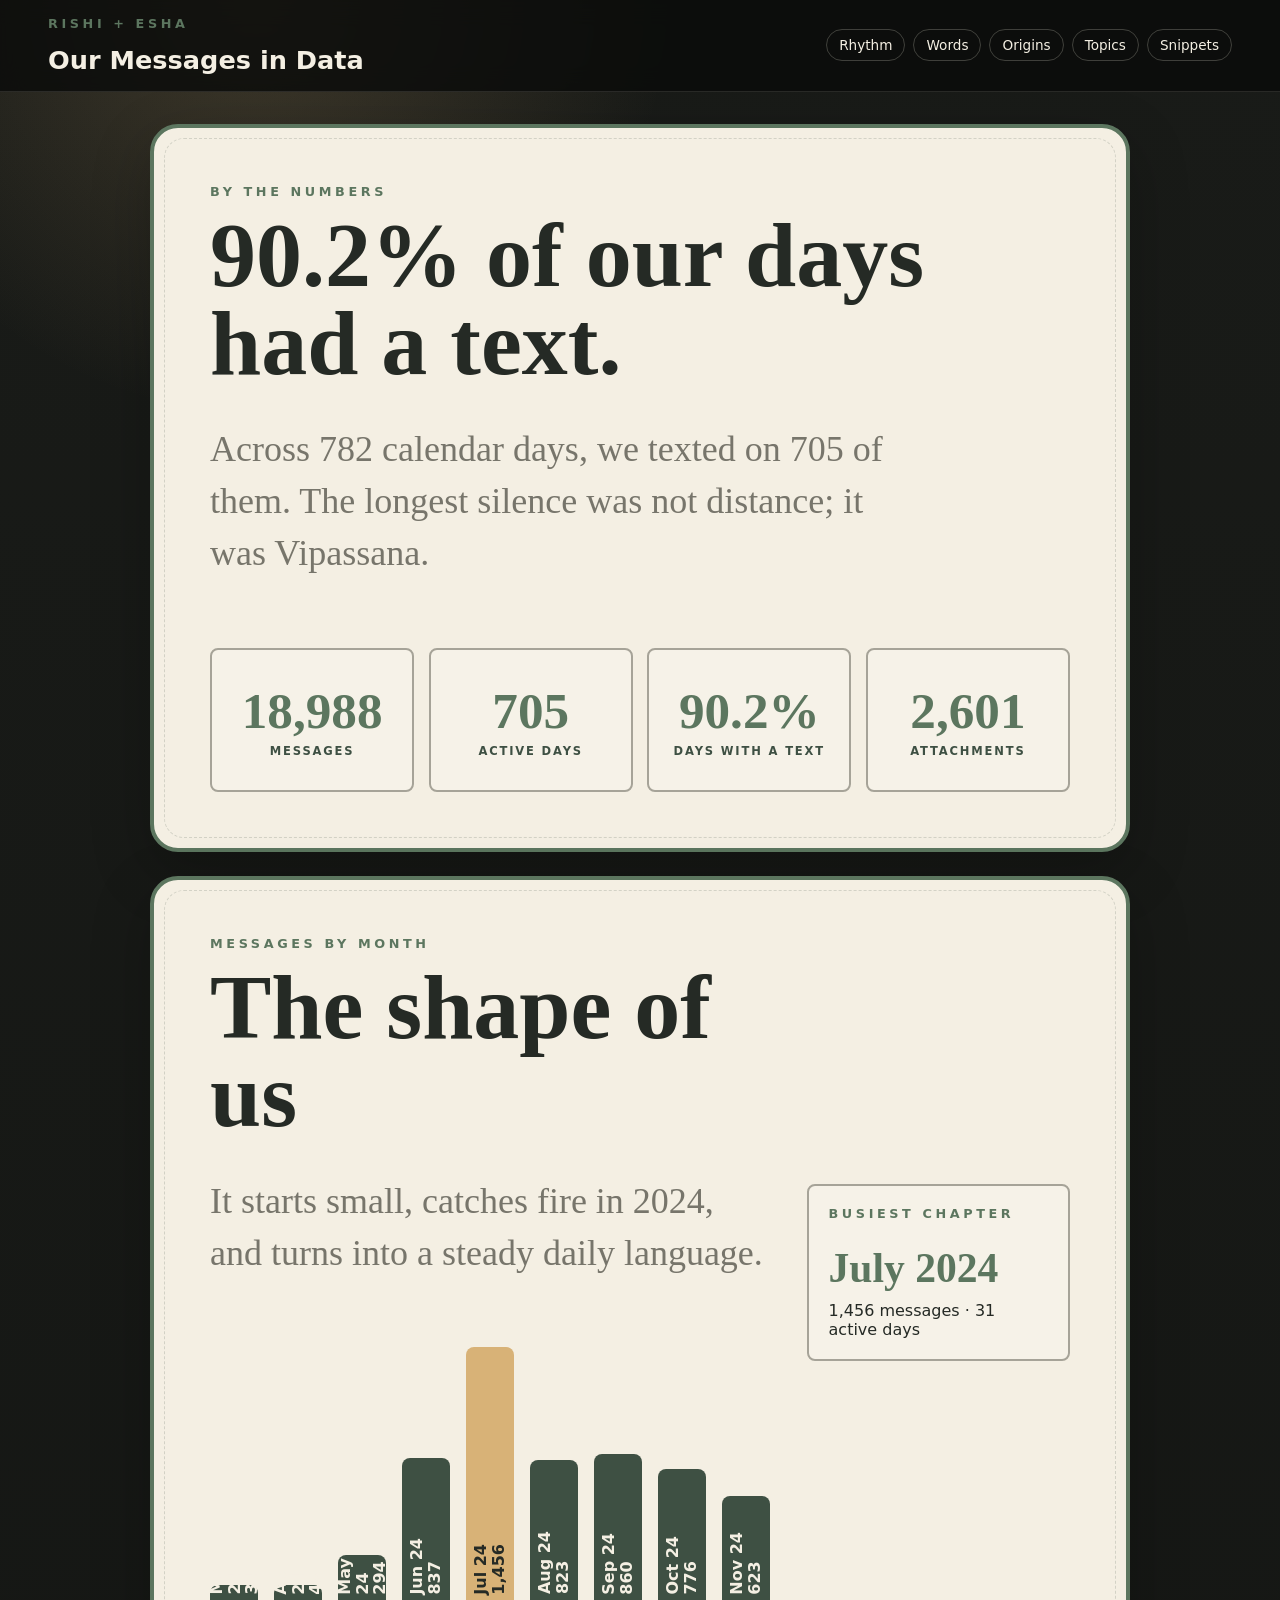
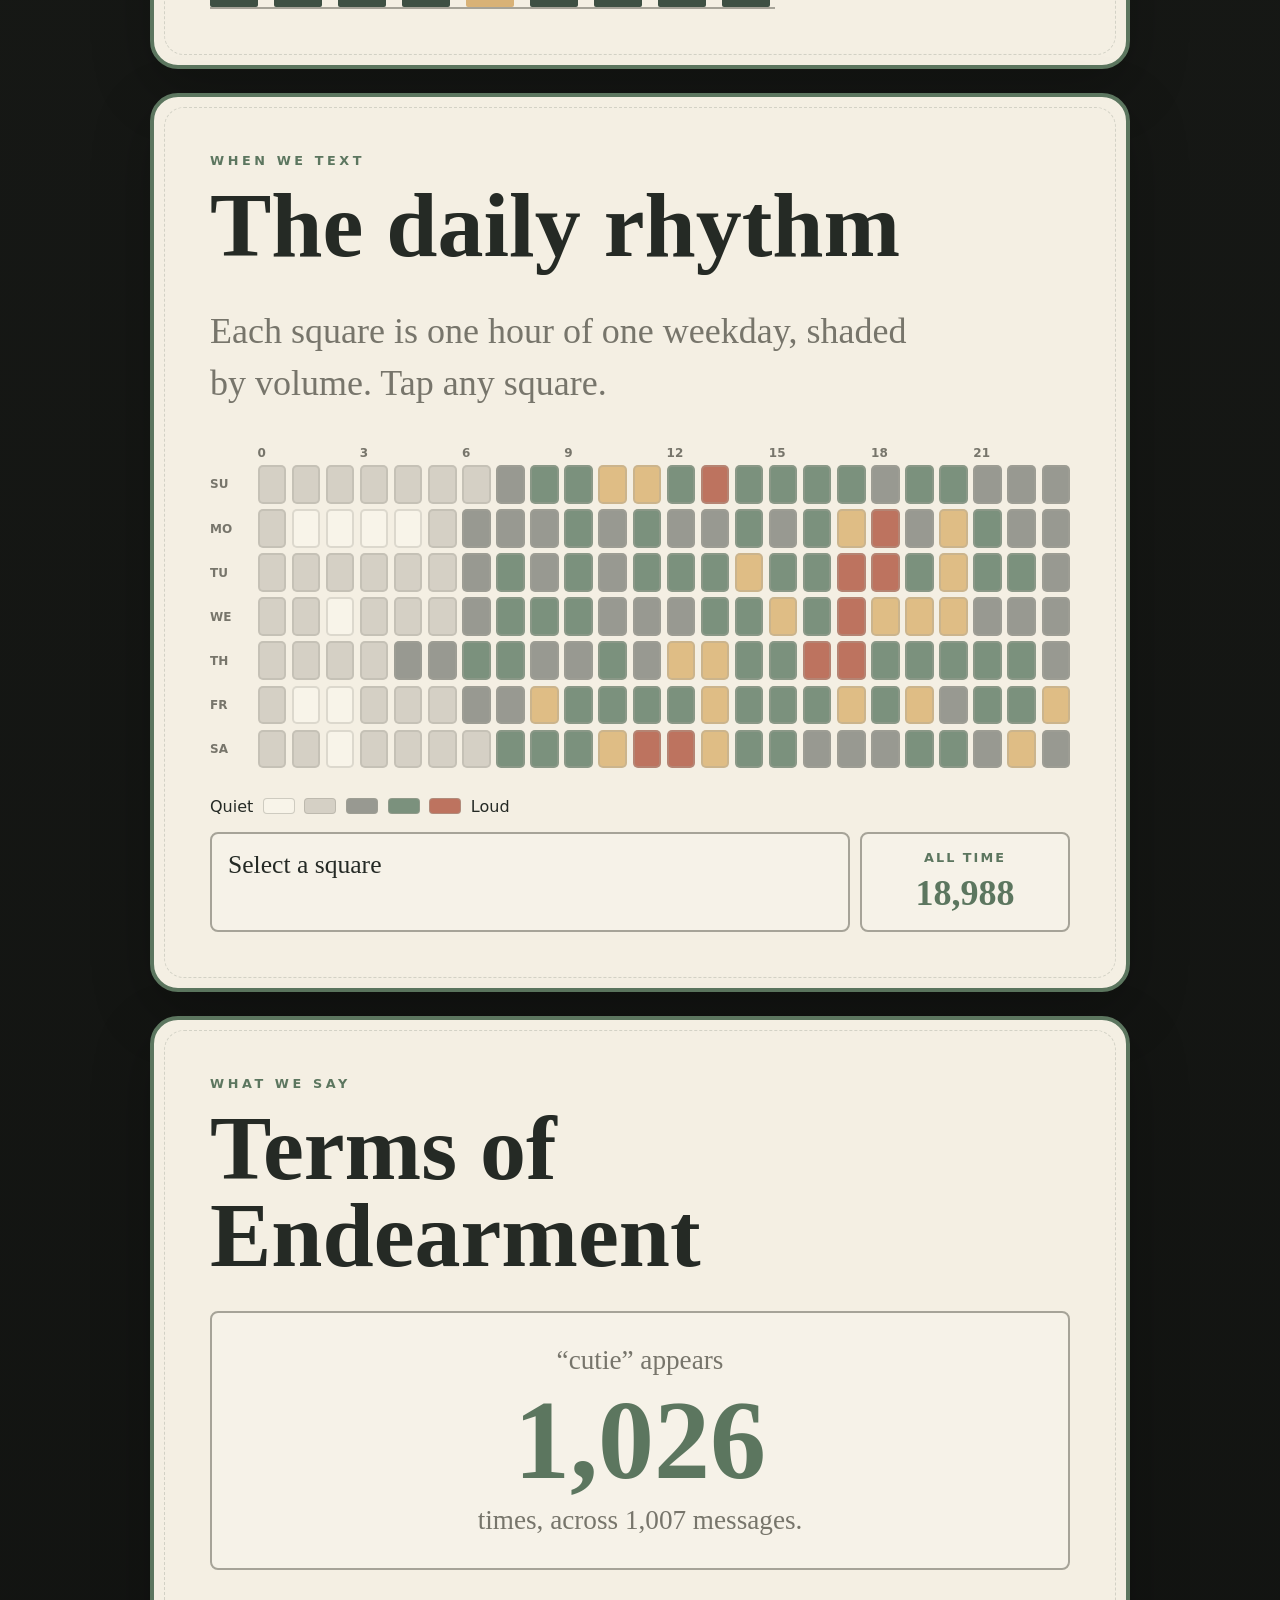
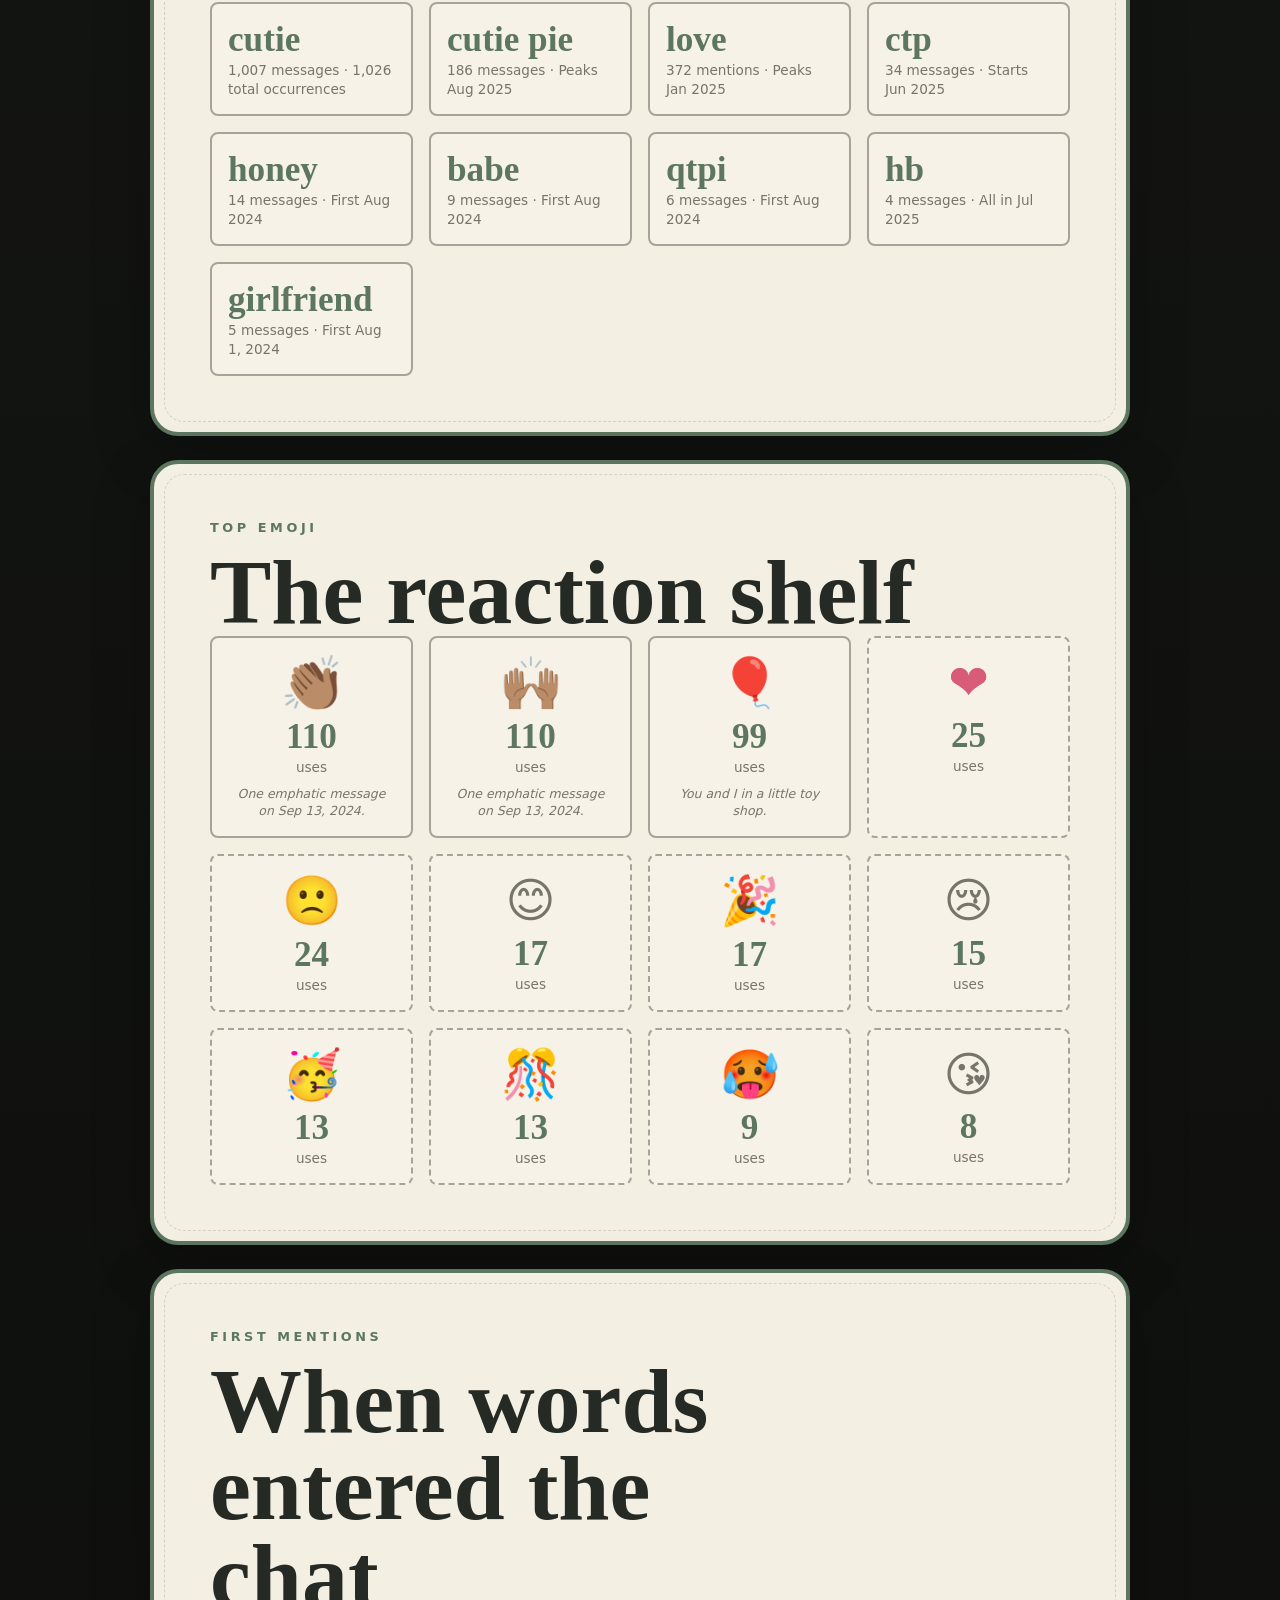
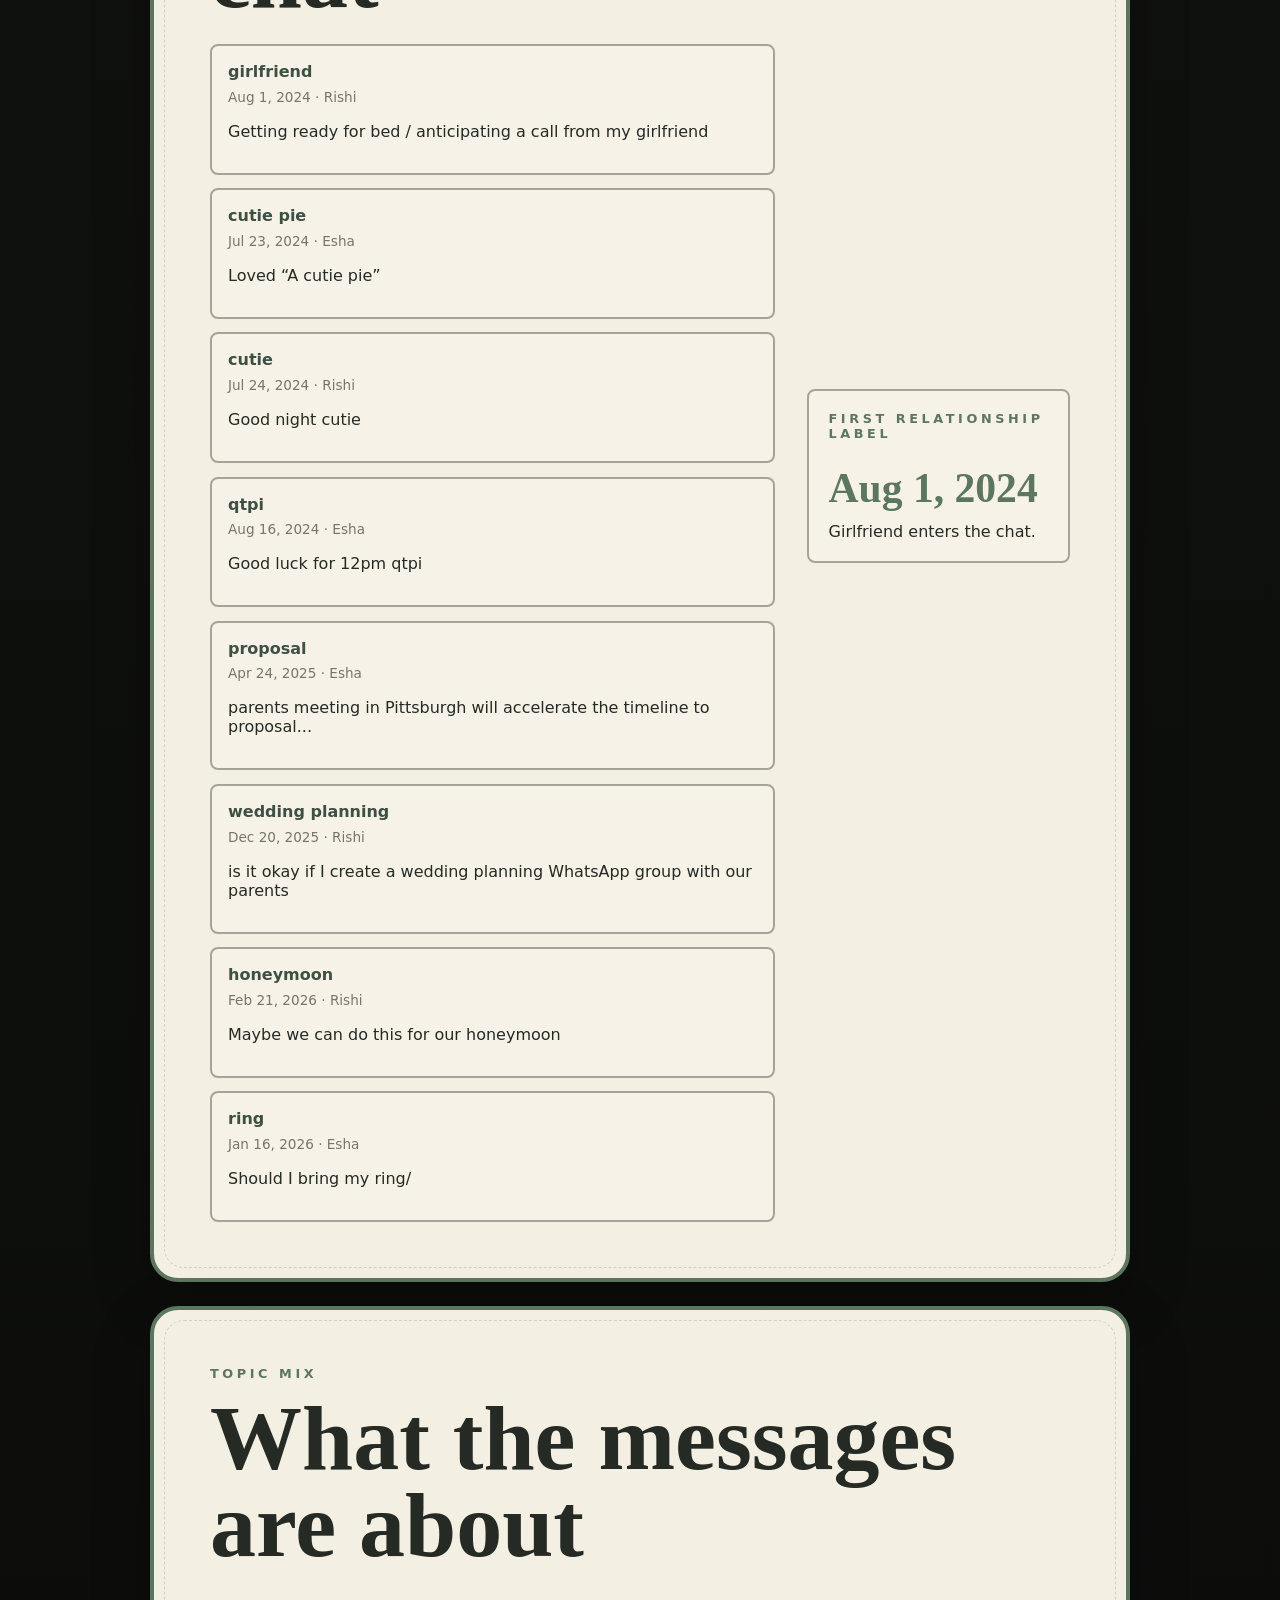
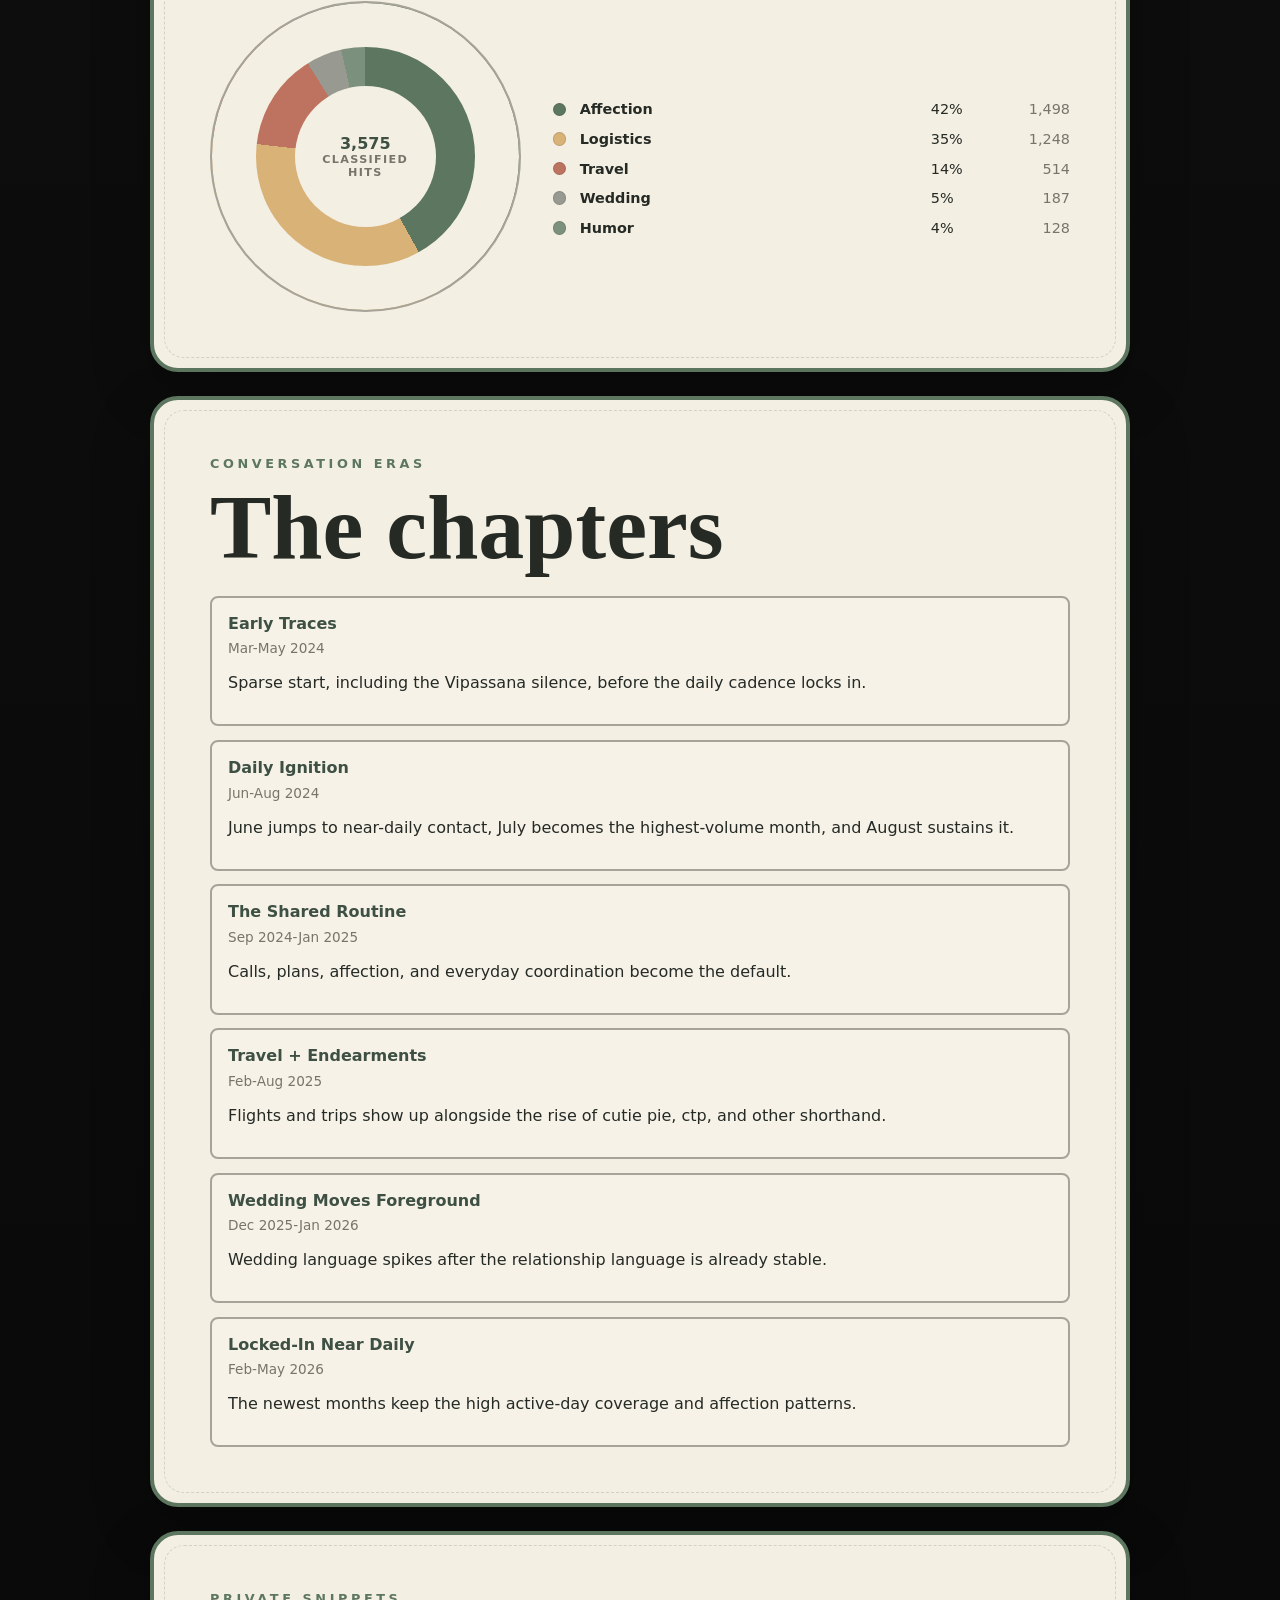
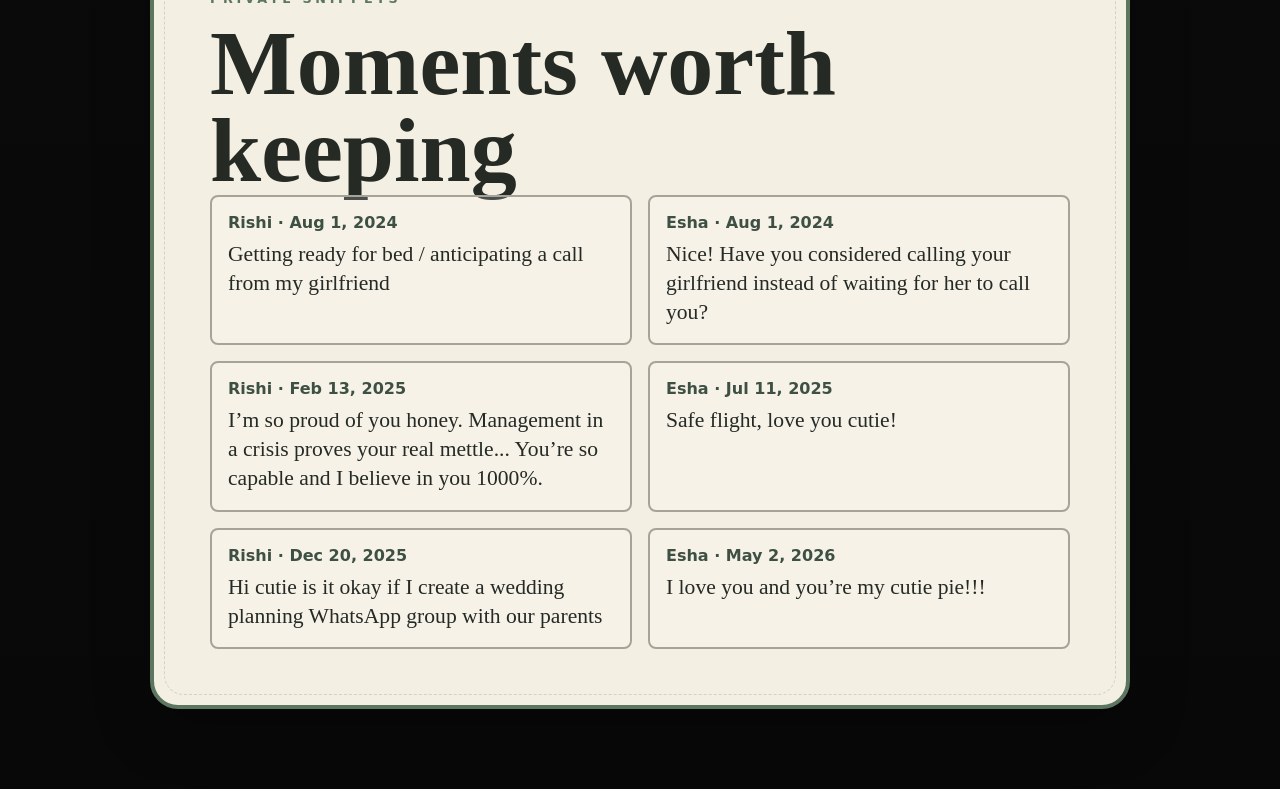
==== site/index.html @ c956cdd8 "Initial vow metrics prototype" ====
<!doctype html>
<html lang="en">
  <head>
    <meta charset="utf-8" />
    <meta name="viewport" content="width=device-width, initial-scale=1" />
    <title>Rishi + Esha</title>
    <link rel="stylesheet" href="./styles.css" />
  </head>
  <body>
    <header class="topbar">
      <div>
        <p class="eyebrow">Rishi + Esha</p>
        <h1>Our Messages in Data</h1>
      </div>
      <nav>
        <a href="#rhythm">Rhythm</a>
        <a href="#words">Words</a>
        <a href="#origins">Origins</a>
        <a href="#topicMix">Topics</a>
        <a href="#snippets">Snippets</a>
      </nav>
    </header>

    <main>
      <section class="sheet hero">
        <p class="eyebrow">By the numbers</p>
        <h2>90.2% of our days had a text.</h2>
        <p class="script">
          Across 782 calendar days, we texted on 705 of them. The longest silence was not distance; it was Vipassana.
        </p>
        <div class="stats-grid" id="statsGrid"></div>
      </section>

      <section class="sheet split" id="rhythm">
        <div>
          <p class="eyebrow">Messages by month</p>
          <h2>The shape of us</h2>
          <p class="script">It starts small, catches fire in 2024, and turns into a steady daily language.</p>
          <div class="bar-chart" id="yearChart"></div>
        </div>
        <div class="note-card">
          <p class="eyebrow">Busiest chapter</p>
          <strong>July 2024</strong>
          <span>1,456 messages · 31 active days</span>
        </div>
      </section>

      <section class="sheet" id="heatmapSection">
        <p class="eyebrow">When we text</p>
        <h2>The daily rhythm</h2>
        <p class="script">Each square is one hour of one weekday, shaded by volume. Tap any square.</p>
        <div class="heatmap-wrap">
          <div class="heatmap" id="heatmap"></div>
        </div>
        <div class="legend">
          <span>Quiet</span><i></i><i></i><i></i><i></i><i></i><span>Loud</span>
        </div>
        <div class="selection-row">
          <div class="selection-card" id="heatSelection">Select a square</div>
          <div class="selection-card accent">All time<br /><strong>18,988</strong></div>
        </div>
      </section>

      <section class="sheet" id="words">
        <p class="eyebrow">What we say</p>
        <h2>Terms of Endearment</h2>
        <div class="feature-count">
          <p>“cutie” appears</p>
          <strong>1,026</strong>
          <span>times, across 1,007 messages.</span>
        </div>
        <div class="terms-grid" id="termsGrid"></div>
      </section>

      <section class="sheet">
        <p class="eyebrow">Top emoji</p>
        <h2>The reaction shelf</h2>
        <div class="emoji-grid" id="emojiGrid"></div>
      </section>

      <section class="sheet split" id="origins">
        <div>
          <p class="eyebrow">First mentions</p>
          <h2>When words entered the chat</h2>
          <div class="origin-list" id="originList"></div>
        </div>
        <div class="note-card">
          <p class="eyebrow">First relationship label</p>
          <strong>Aug 1, 2024</strong>
          <span>Girlfriend enters the chat.</span>
        </div>
      </section>

      <section class="sheet" id="topicMix">
        <p class="eyebrow">Topic mix</p>
        <h2>What the messages are about</h2>
        <div class="topic-mix">
          <div class="donut" id="categoryDonut"></div>
          <div class="category-bars" id="categoryBars"></div>
        </div>
      </section>

      <section class="sheet">
        <p class="eyebrow">Conversation eras</p>
        <h2>The chapters</h2>
        <div class="era-list" id="eraList"></div>
      </section>

      <section class="sheet" id="snippets">
        <p class="eyebrow">Private snippets</p>
        <h2>Moments worth keeping</h2>
        <div class="snippet-grid" id="snippetGrid"></div>
      </section>
    </main>

    <script src="./data.js"></script>
    <script src="./app.js"></script>
  </body>
</html>
---- site/styles.css ----
:root {
  --paper: #f4efe3;
  --ink: #252a25;
  --muted: #77756b;
  --line: #a6a398;
  --green: #5c765f;
  --green-dark: #3e5043;
  --gold: #d8b277;
  --rust: #bd735f;
  --soft: #e7dfcf;
}

* {
  box-sizing: border-box;
}

body {
  margin: 0;
  color: var(--ink);
  background:
    radial-gradient(circle at 20% 0%, rgba(216, 178, 119, 0.2), transparent 26rem),
    linear-gradient(180deg, #191b18, #070807);
  font-family: ui-sans-serif, system-ui, -apple-system, BlinkMacSystemFont, "Segoe UI", sans-serif;
}

.topbar {
  position: sticky;
  top: 0;
  z-index: 10;
  display: flex;
  justify-content: space-between;
  align-items: center;
  gap: 1.5rem;
  padding: 1rem clamp(1rem, 4vw, 3rem);
  color: var(--paper);
  background: rgba(10, 12, 10, 0.82);
  backdrop-filter: blur(12px);
  border-bottom: 1px solid rgba(244, 239, 227, 0.12);
}

.topbar h1 {
  margin: 0.1rem 0 0;
  font-size: clamp(1.25rem, 2vw, 1.75rem);
}

.topbar nav {
  display: flex;
  flex-wrap: wrap;
  gap: 0.5rem;
}

.topbar a {
  color: var(--paper);
  text-decoration: none;
  border: 1px solid rgba(244, 239, 227, 0.22);
  border-radius: 999px;
  padding: 0.45rem 0.75rem;
  font-size: 0.85rem;
}

main {
  width: min(980px, calc(100% - 1.5rem));
  margin: 2rem auto 5rem;
  display: grid;
  gap: 1.5rem;
}

.sheet {
  position: relative;
  background: var(--paper);
  padding: clamp(1.6rem, 5vw, 3.5rem);
  border: 4px solid var(--green);
  border-radius: 28px;
  box-shadow: 0 20px 60px rgba(0, 0, 0, 0.24);
}

.sheet::before {
  content: "";
  position: absolute;
  inset: 10px;
  pointer-events: none;
  border: 1px dashed rgba(62, 80, 67, 0.18);
  border-radius: 20px;
}

.hero {
  min-height: 70vh;
  display: flex;
  flex-direction: column;
  justify-content: center;
}

.eyebrow {
  margin: 0 0 0.85rem;
  color: var(--green);
  text-transform: uppercase;
  letter-spacing: 0.28em;
  font-weight: 800;
  font-size: 0.8rem;
}

h2 {
  margin: 0;
  font-family: "Bradley Hand", "Segoe Print", "Comic Sans MS", cursive;
  font-size: clamp(3rem, 8vw, 5.75rem);
  line-height: 0.95;
  font-weight: 700;
  letter-spacing: 0;
}

.script {
  max-width: 700px;
  color: var(--muted);
  font-family: "Bradley Hand", "Segoe Print", "Comic Sans MS", cursive;
  font-size: clamp(1.45rem, 3.2vw, 2.25rem);
  line-height: 1.45;
}

.stats-grid {
  display: grid;
  grid-template-columns: repeat(4, 1fr);
  gap: 0.9rem;
  margin-top: 2rem;
}

.stat,
.note-card,
.feature-count,
.selection-card,
.term-card,
.emoji-card,
.origin,
.era,
.snippet {
  border: 2px solid var(--line);
  border-radius: 8px;
  background: rgba(255, 255, 255, 0.18);
}

.stat {
  min-height: 9rem;
  display: grid;
  place-items: center;
  padding: 1rem;
  text-align: center;
}

.stat strong {
  display: block;
  font-family: "Bradley Hand", "Segoe Print", cursive;
  font-size: clamp(2rem, 4vw, 3.3rem);
  color: var(--green);
}

.stat span {
  color: var(--green-dark);
  text-transform: uppercase;
  letter-spacing: 0.16em;
  font-size: 0.72rem;
  font-weight: 800;
}

.split {
  display: grid;
  grid-template-columns: minmax(0, 1.5fr) minmax(220px, 0.7fr);
  gap: 2rem;
  align-items: center;
}

.note-card {
  padding: 1.25rem;
  display: grid;
  gap: 0.6rem;
}

.note-card strong {
  font-family: "Bradley Hand", "Segoe Print", cursive;
  font-size: 2.6rem;
  color: var(--green);
}

.bar-chart {
  display: flex;
  align-items: end;
  gap: 1rem;
  overflow-x: auto;
  min-height: 290px;
  padding-top: 2rem;
  border-bottom: 2px solid var(--line);
}

.bar {
  flex: 1;
  min-width: 48px;
  border-radius: 8px 8px 2px 2px;
  background: var(--green-dark);
  display: flex;
  align-items: end;
  justify-content: center;
  color: var(--paper);
  font-weight: 800;
  padding-bottom: 0.8rem;
}

.bar span {
  writing-mode: vertical-rl;
  transform: rotate(180deg);
  line-height: 1.1;
}

.bar.highlight {
  background: var(--gold);
  color: var(--ink);
}

.bar-labels {
  display: flex;
  gap: 1rem;
}

.heatmap-wrap {
  overflow-x: auto;
  padding-bottom: 0.8rem;
}

.heatmap {
  min-width: 760px;
  display: grid;
  grid-template-columns: 42px repeat(24, 1fr);
  gap: 0.35rem;
  align-items: center;
}

.hm-label {
  color: var(--muted);
  font-weight: 800;
  font-size: 0.75rem;
}

.cell {
  aspect-ratio: 1 / 1.35;
  border: 2px solid rgba(166, 163, 152, 0.35);
  border-radius: 5px;
  background: #f8f4e9;
  cursor: pointer;
}

.level-1 { background: #d5d0c5; }
.level-2 { background: #989991; }
.level-3 { background: #7b917d; }
.level-4 { background: #dfbd85; }
.level-5 { background: #bd735f; }

.cell.selected {
  outline: 3px solid var(--gold);
}

.legend,
.selection-row {
  display: flex;
  align-items: center;
  gap: 0.6rem;
  margin-top: 1rem;
}

.legend i {
  width: 2rem;
  height: 1rem;
  border-radius: 4px;
  border: 1px solid rgba(166, 163, 152, 0.5);
}

.legend i:nth-of-type(1) { background: #f8f4e9; }
.legend i:nth-of-type(2) { background: #d5d0c5; }
.legend i:nth-of-type(3) { background: #989991; }
.legend i:nth-of-type(4) { background: #7b917d; }
.legend i:nth-of-type(5) { background: #bd735f; }

.selection-row {
  align-items: stretch;
}

.selection-card {
  flex: 1;
  padding: 1rem;
  font-family: "Bradley Hand", "Segoe Print", cursive;
  font-size: 1.6rem;
}

.selection-card.accent {
  flex: 0 0 210px;
  text-align: center;
  color: var(--green);
  font-family: inherit;
  text-transform: uppercase;
  letter-spacing: 0.16em;
  font-weight: 800;
  font-size: 0.8rem;
}

.selection-card.accent strong {
  display: block;
  margin-top: 0.45rem;
  font-family: "Bradley Hand", "Segoe Print", cursive;
  font-size: 2.25rem;
  letter-spacing: 0;
}

.feature-count {
  margin: 2rem 0;
  padding: 2rem;
  text-align: center;
}

.feature-count p,
.feature-count span {
  margin: 0;
  color: var(--muted);
  font-family: "Bradley Hand", "Segoe Print", cursive;
  font-size: 1.7rem;
}

.feature-count strong {
  display: block;
  color: var(--green);
  font-family: "Bradley Hand", "Segoe Print", cursive;
  font-size: clamp(4rem, 10vw, 7rem);
}

.terms-grid,
.emoji-grid,
.snippet-grid {
  display: grid;
  grid-template-columns: repeat(4, 1fr);
  gap: 1rem;
}

.term-card,
.emoji-card,
.origin,
.era,
.snippet {
  padding: 1rem;
}

.term-card strong,
.emoji-card strong {
  display: block;
  color: var(--green);
  font-family: "Bradley Hand", "Segoe Print", cursive;
  font-size: 2.2rem;
}

.term-card span,
.emoji-card span,
.origin span,
.era span,
.snippet span {
  color: var(--muted);
  font-size: 0.85rem;
}

.emoji-card {
  text-align: center;
}

.emoji-card .emoji {
  display: block;
  font-size: 3rem;
  margin-bottom: 0.35rem;
}

.emoji-card small {
  display: block;
  margin-top: 0.65rem;
  color: var(--muted);
  font-size: 0.78rem;
  font-style: italic;
  line-height: 1.35;
}

.heart-card .emoji {
  color: #d85b78;
  text-shadow: 0 0 0 #d85b78;
}

.origin-list,
.era-list,
.category-bars {
  display: grid;
  gap: 0.85rem;
  margin-top: 1.5rem;
}

.topic-mix {
  display: grid;
  grid-template-columns: minmax(220px, 0.75fr) minmax(0, 1.25fr);
  gap: 2rem;
  align-items: center;
  margin-top: 2rem;
}

.donut {
  width: min(100%, 320px);
  aspect-ratio: 1;
  margin: 0 auto;
  border: 2px solid var(--line);
  border-radius: 50%;
  display: grid;
  place-items: center;
  box-shadow: inset 0 0 0 44px var(--paper);
}

.donut span {
  width: 46%;
  aspect-ratio: 1;
  border-radius: 50%;
  background: var(--paper);
  display: grid;
  place-items: center;
  align-content: center;
  color: var(--green-dark);
  font-weight: 800;
}

.donut small {
  display: block;
  max-width: 6rem;
  color: var(--muted);
  text-align: center;
  font-size: 0.7rem;
  text-transform: uppercase;
  letter-spacing: 0.12em;
}

.origin strong,
.era strong,
.snippet strong {
  display: block;
  color: var(--green-dark);
  margin-bottom: 0.35rem;
}

.category {
  display: grid;
  grid-template-columns: 1rem minmax(100px, 1fr) 3.5rem 4.5rem;
  align-items: center;
  gap: 0.7rem;
  font-size: 0.9rem;
}

.category i {
  width: 0.85rem;
  aspect-ratio: 1;
  border-radius: 50%;
  border: 1px solid rgba(37, 42, 37, 0.15);
}

.category em {
  color: var(--muted);
  font-style: normal;
  text-align: right;
}

.snippet-grid {
  grid-template-columns: repeat(2, 1fr);
}

.snippet p {
  margin: 0.5rem 0 0;
  font-family: "Bradley Hand", "Segoe Print", cursive;
  font-size: 1.35rem;
  line-height: 1.35;
}

@media (max-width: 760px) {
  .topbar,
  .split,
  .selection-row,
  .topic-mix {
    display: block;
  }

  .topbar nav {
    margin-top: 0.8rem;
  }

  .stats-grid,
  .terms-grid,
  .emoji-grid,
  .snippet-grid {
    grid-template-columns: repeat(2, 1fr);
  }

  .selection-card.accent {
    margin-top: 0.8rem;
  }

  .donut {
    margin-bottom: 1.5rem;
  }
}

@media (max-width: 480px) {
  .stats-grid,
  .terms-grid,
  .emoji-grid,
  .snippet-grid {
    grid-template-columns: 1fr;
  }
}
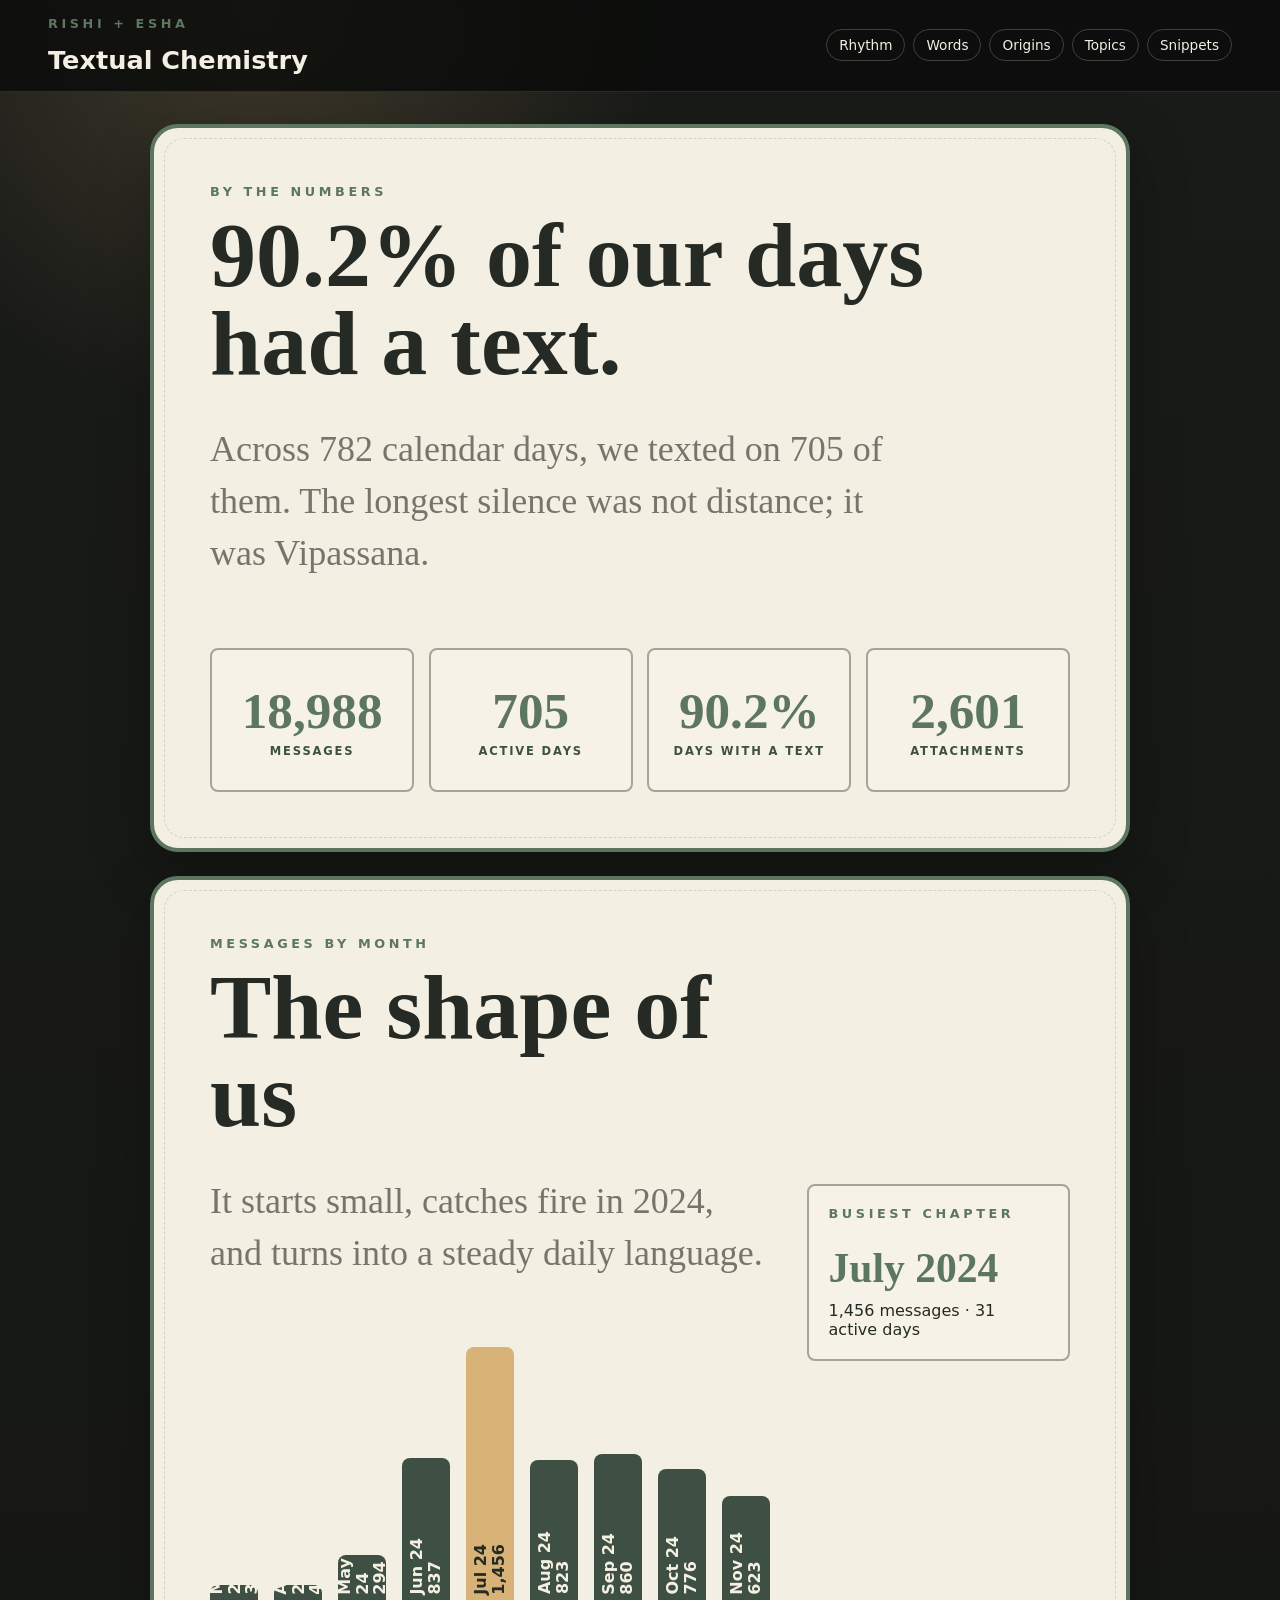
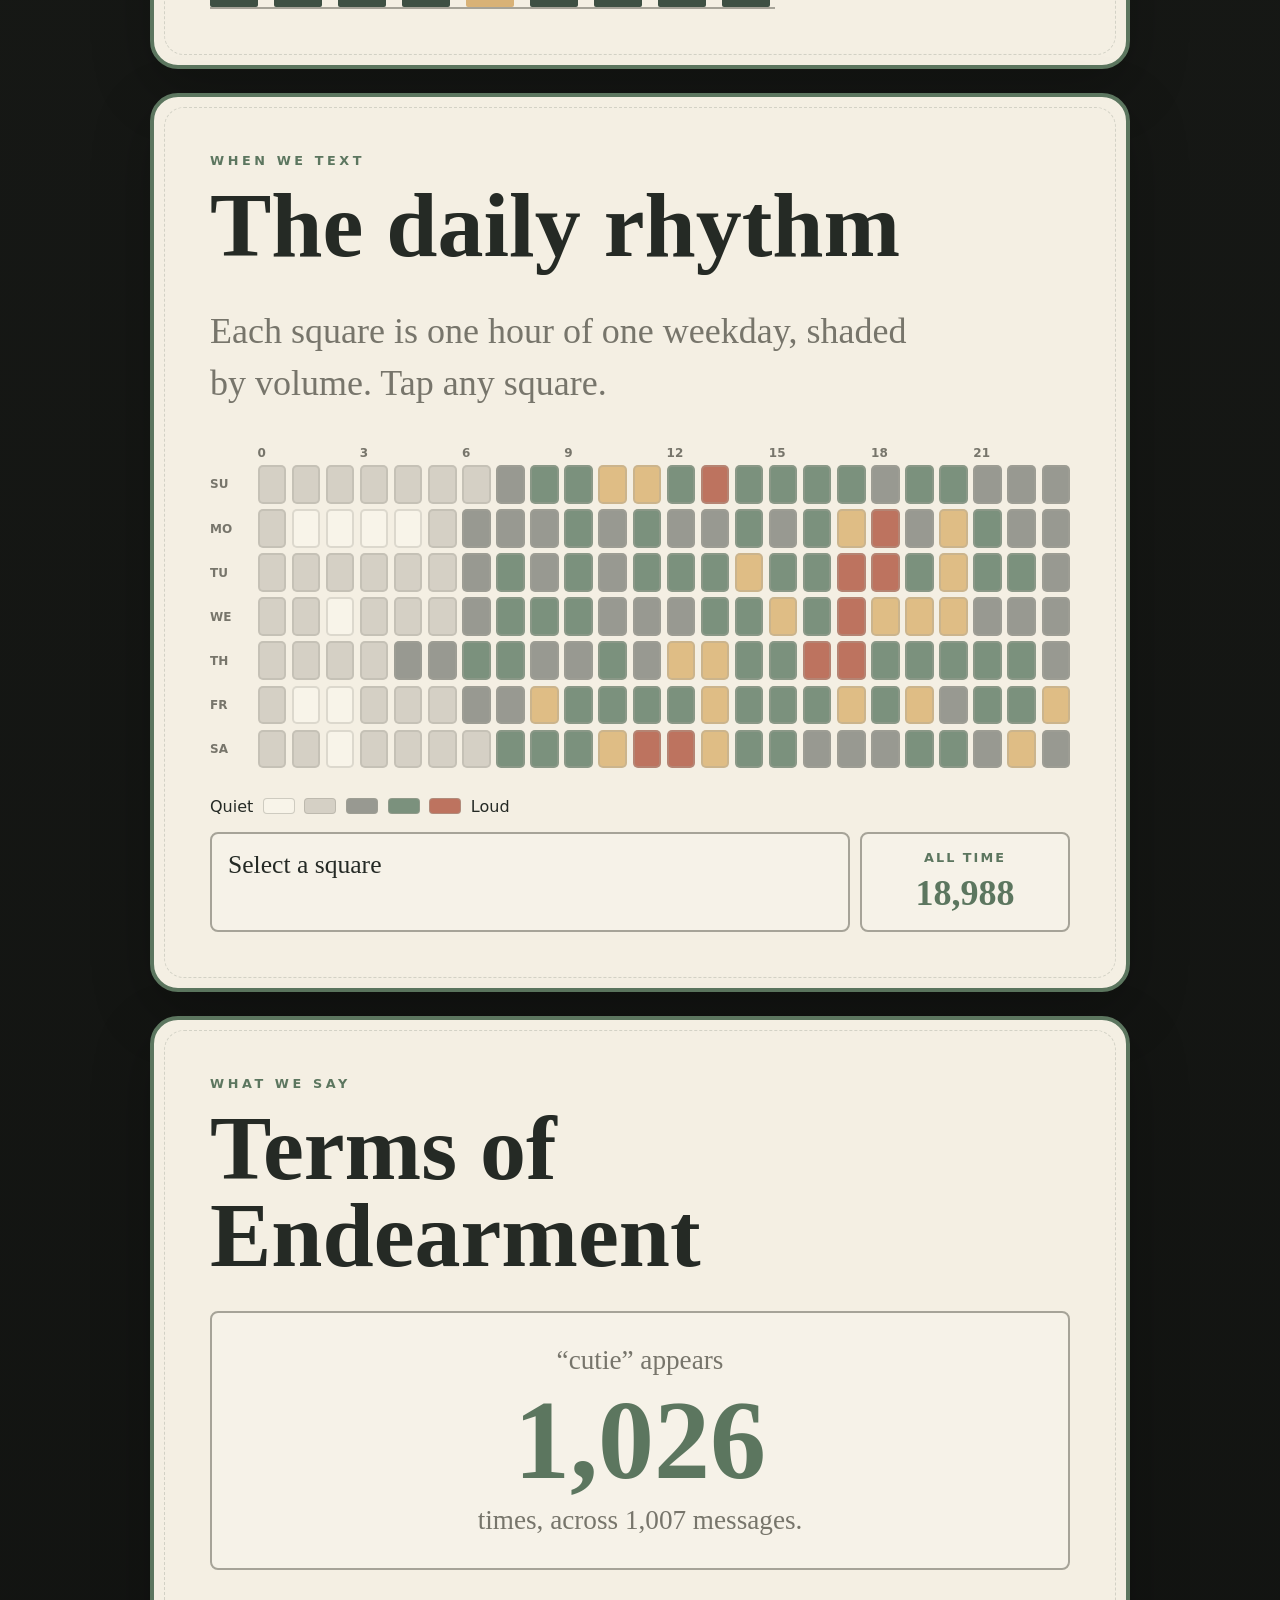
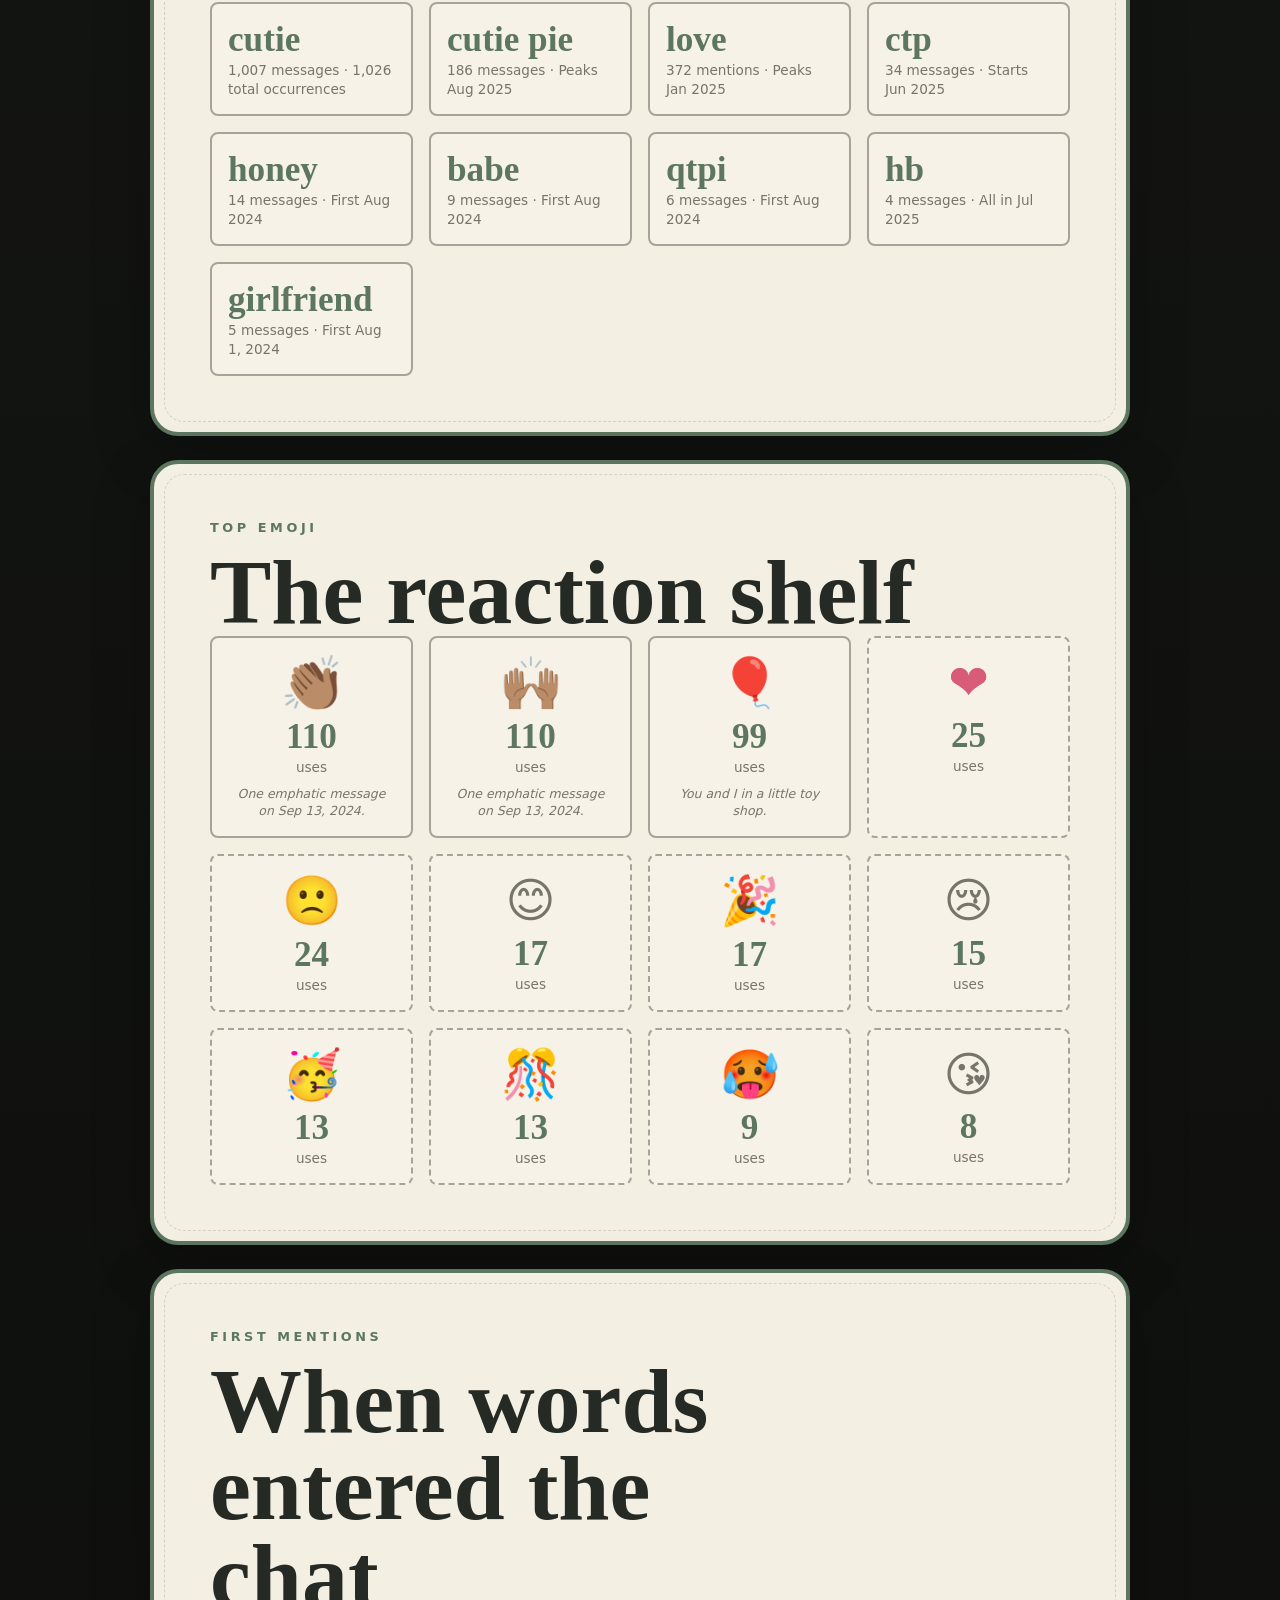
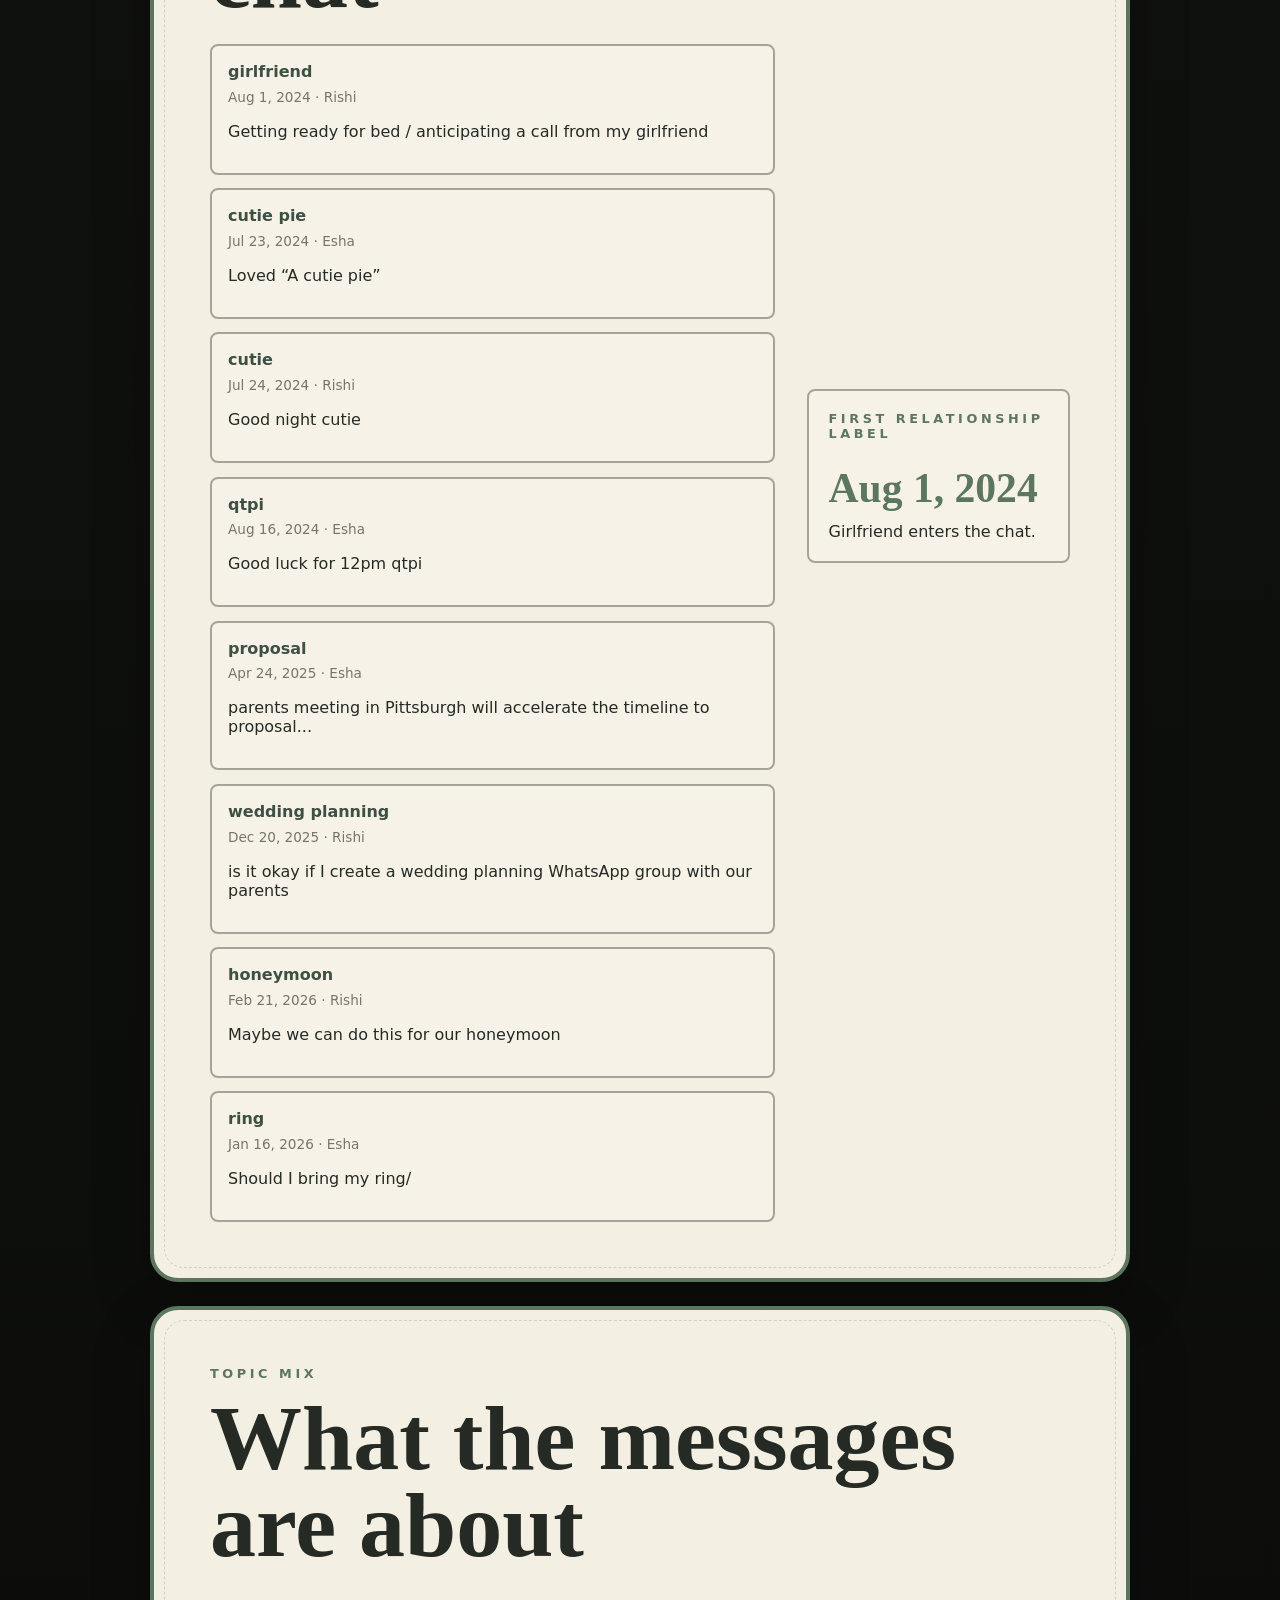
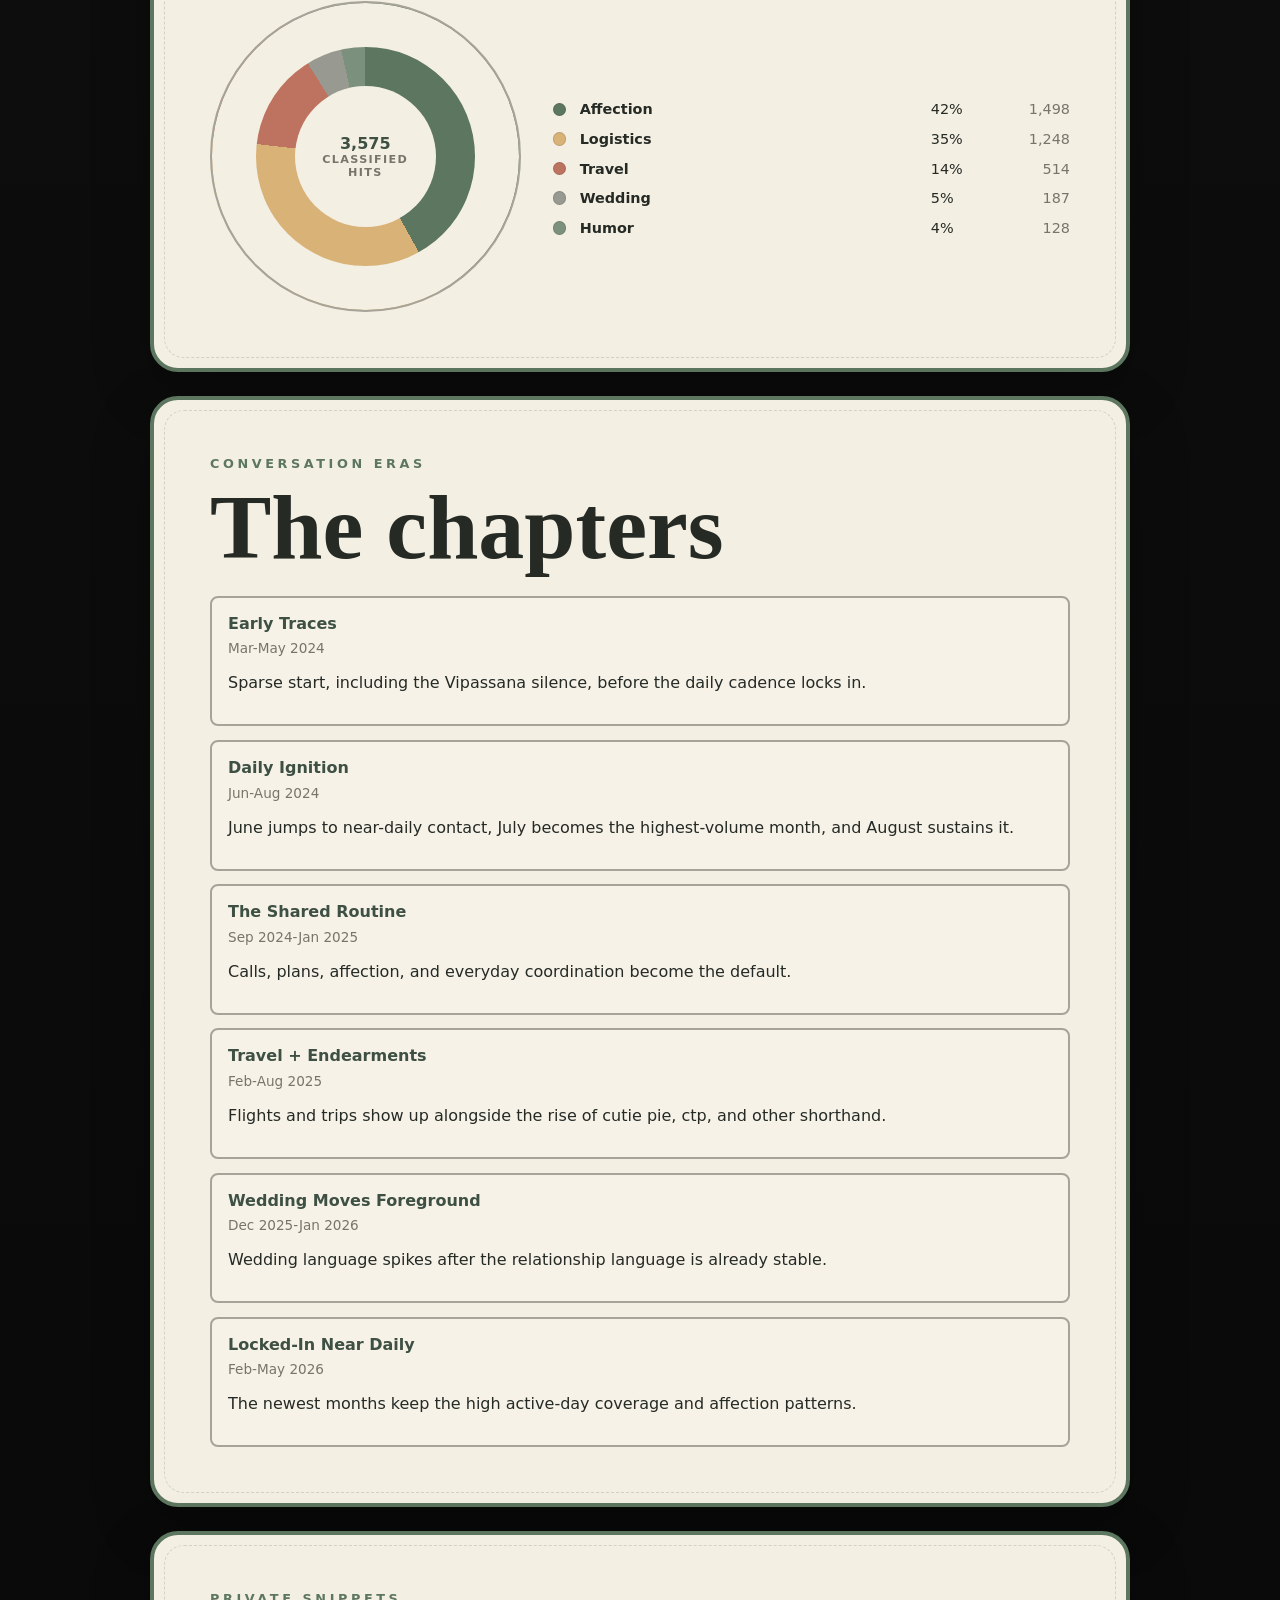
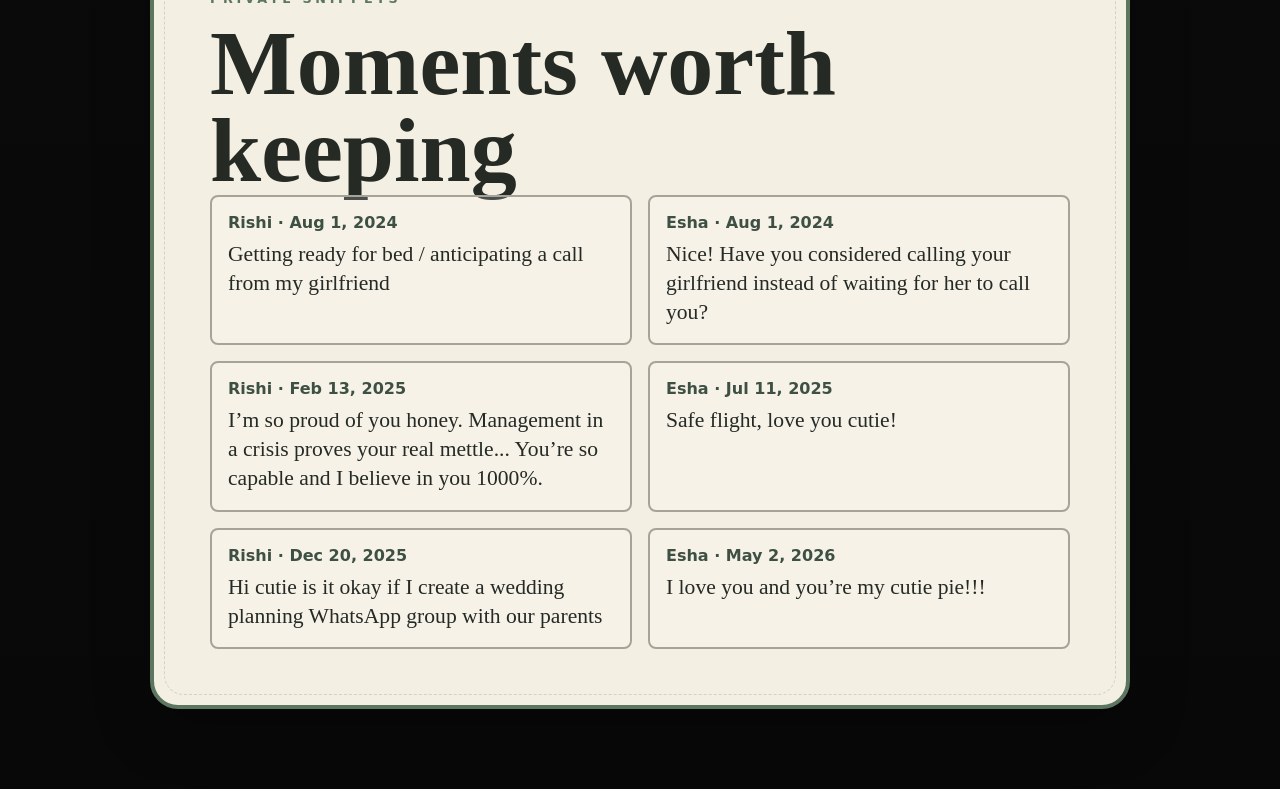
==== commit 3a01d299: "Rename site to Textual Chemistry" ====
--- a/site/index.html
+++ b/site/index.html
@@ -3,14 +3,14 @@
   <head>
     <meta charset="utf-8" />
     <meta name="viewport" content="width=device-width, initial-scale=1" />
-    <title>Rishi + Esha</title>
+    <title>Textual Chemistry</title>
     <link rel="stylesheet" href="./styles.css" />
   </head>
   <body>
     <header class="topbar">
       <div>
         <p class="eyebrow">Rishi + Esha</p>
-        <h1>Our Messages in Data</h1>
+        <h1>Textual Chemistry</h1>
       </div>
       <nav>
         <a href="#rhythm">Rhythm</a>
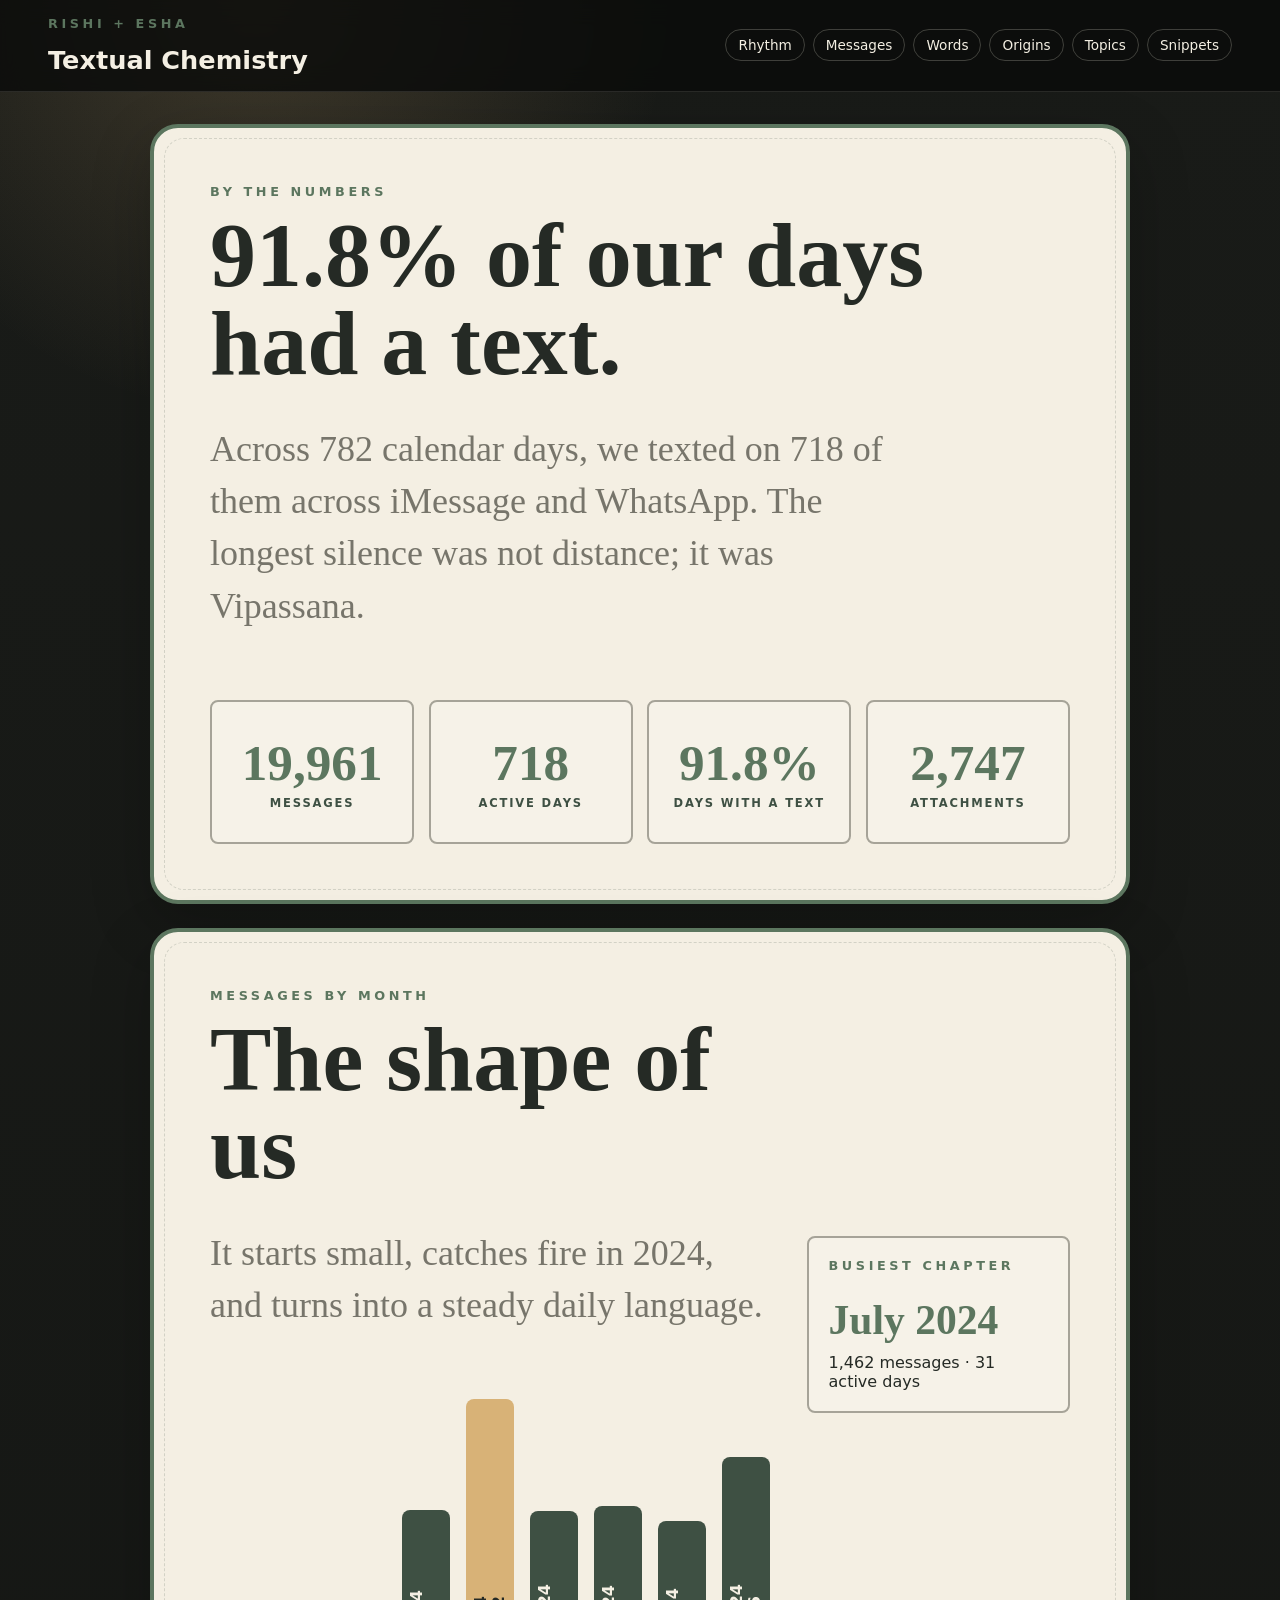
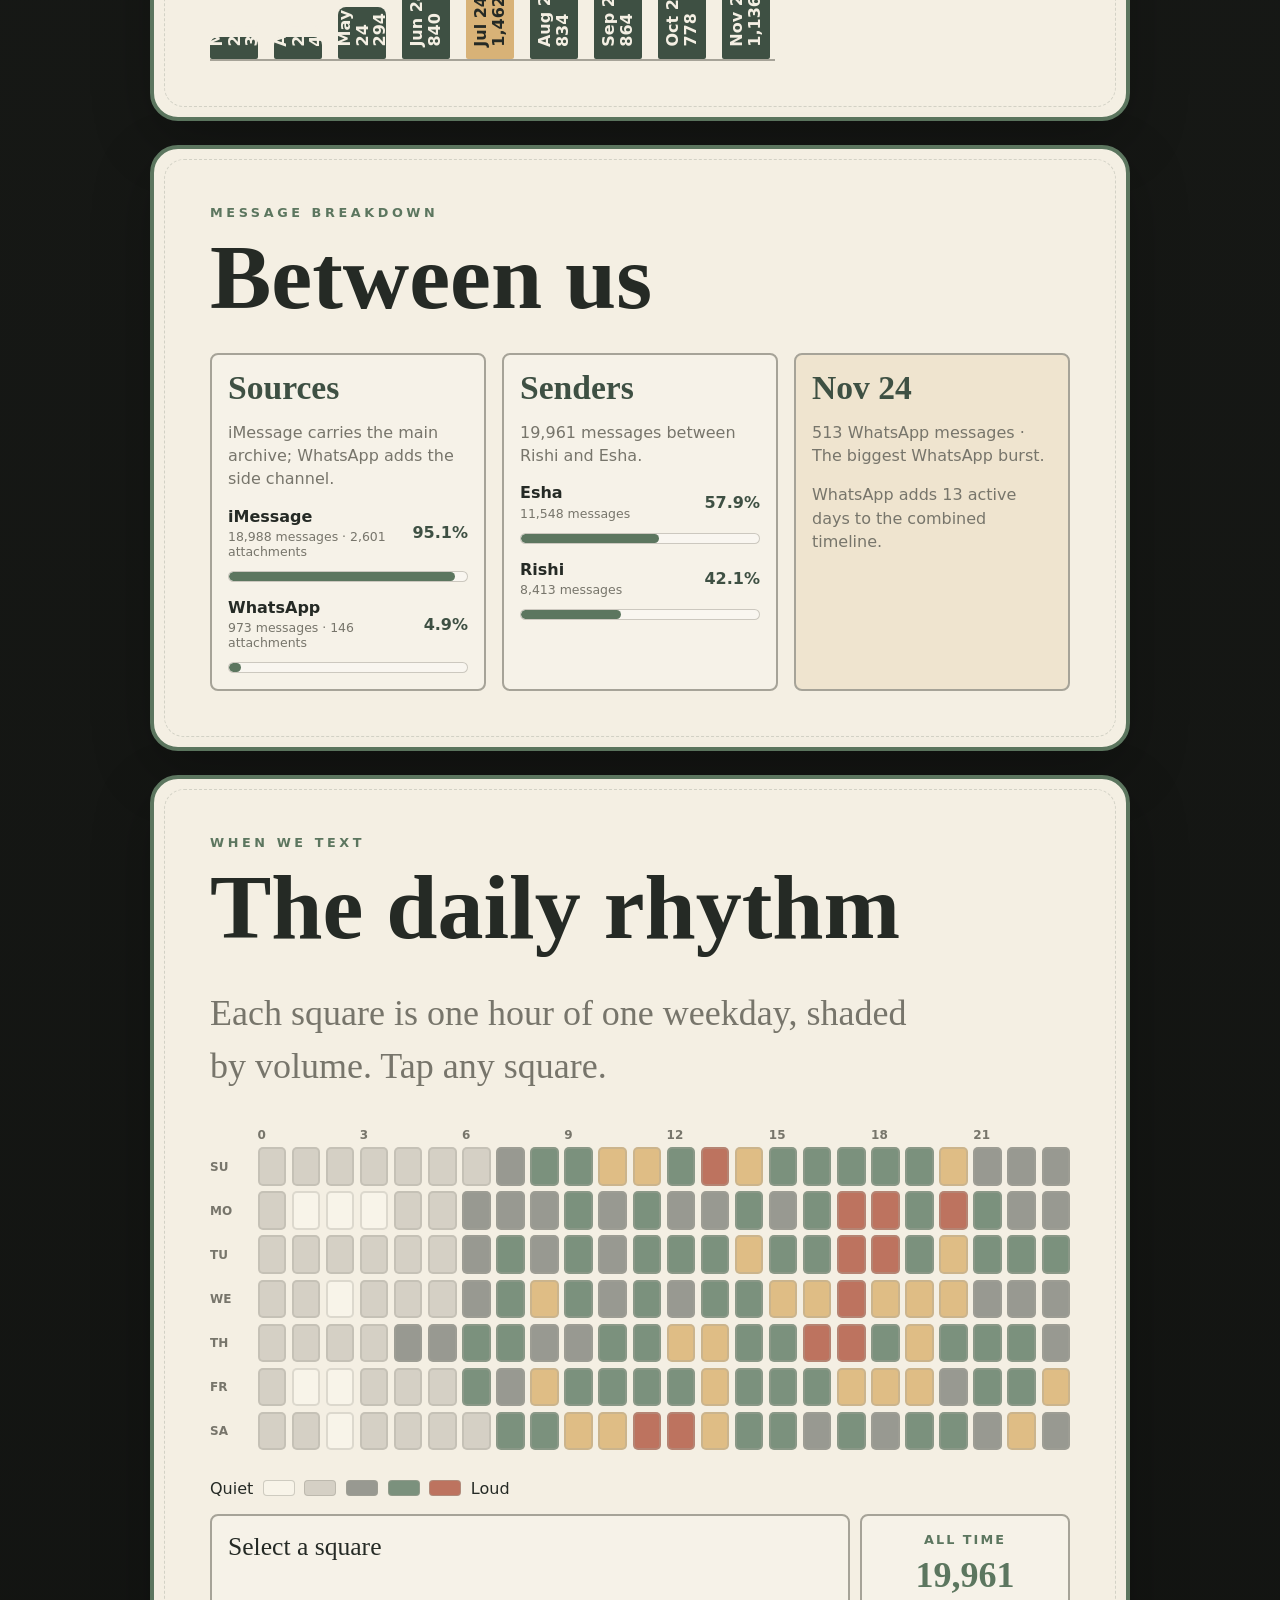
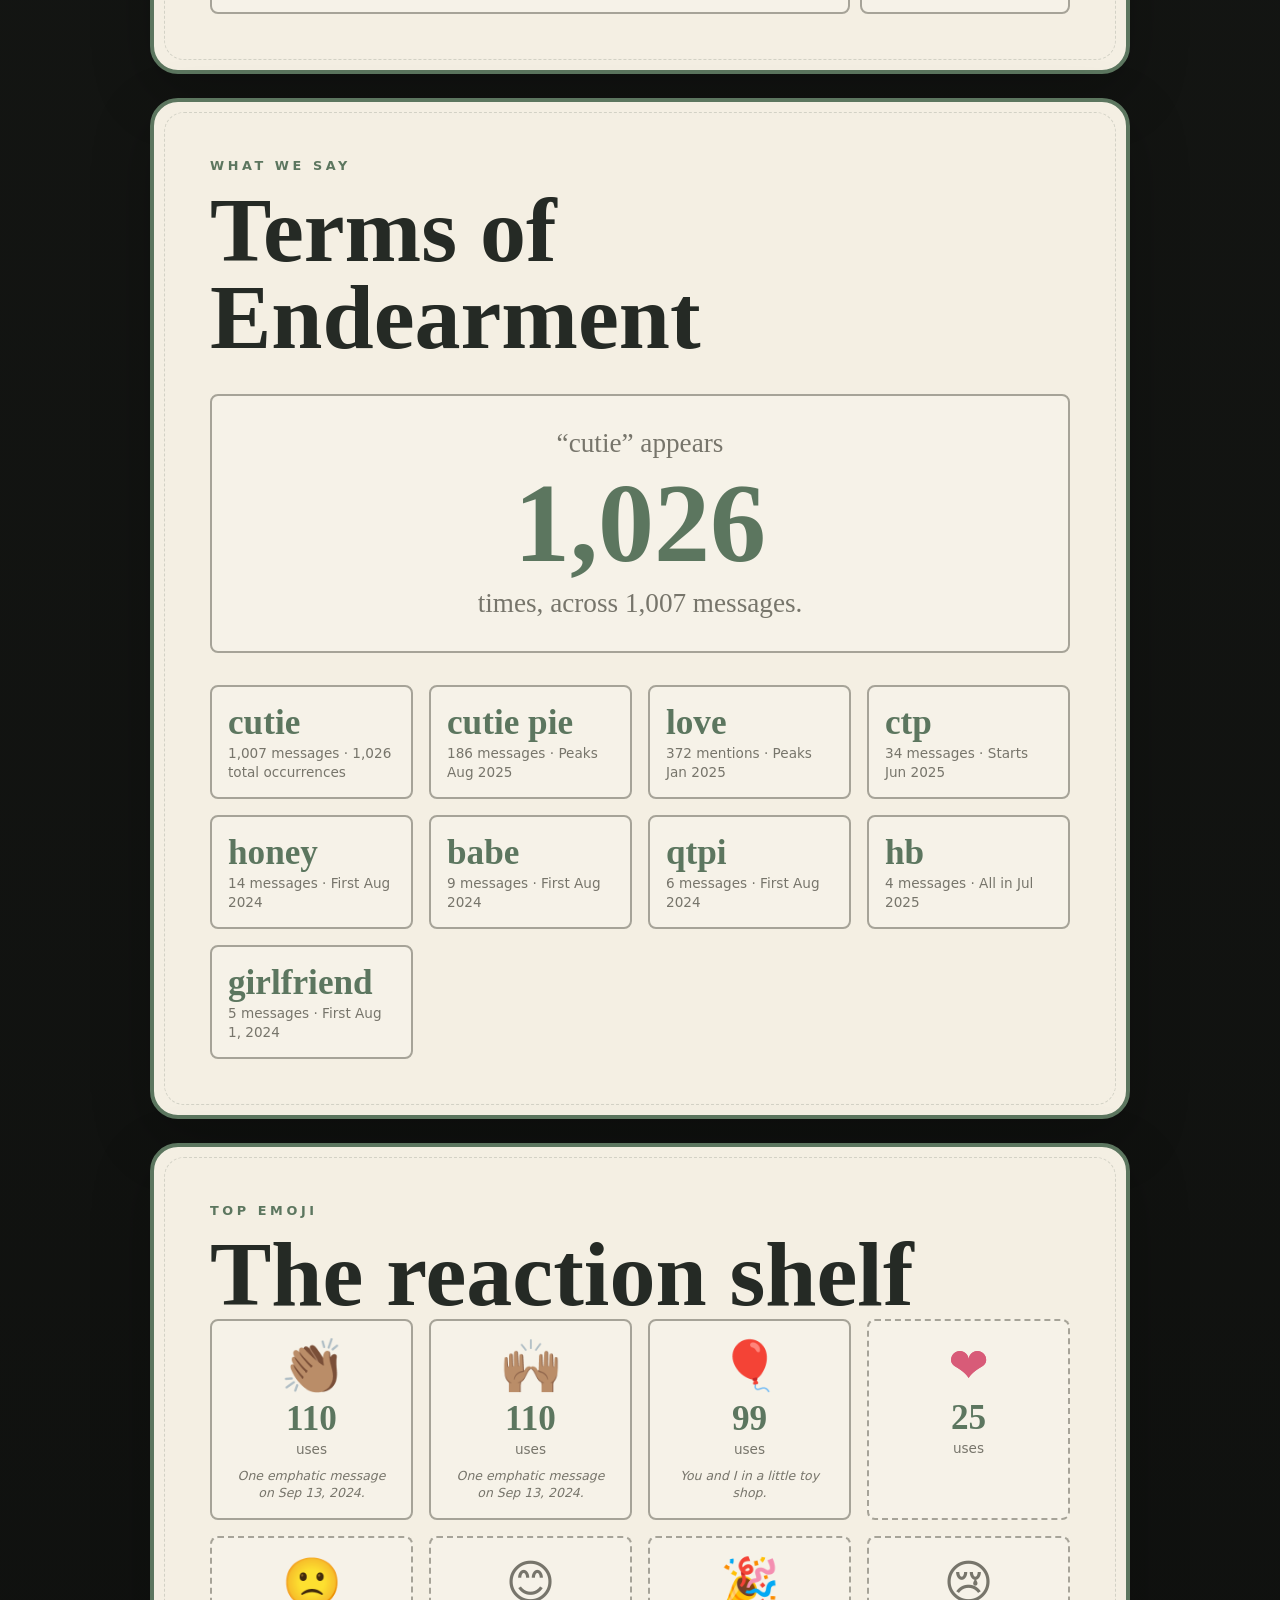
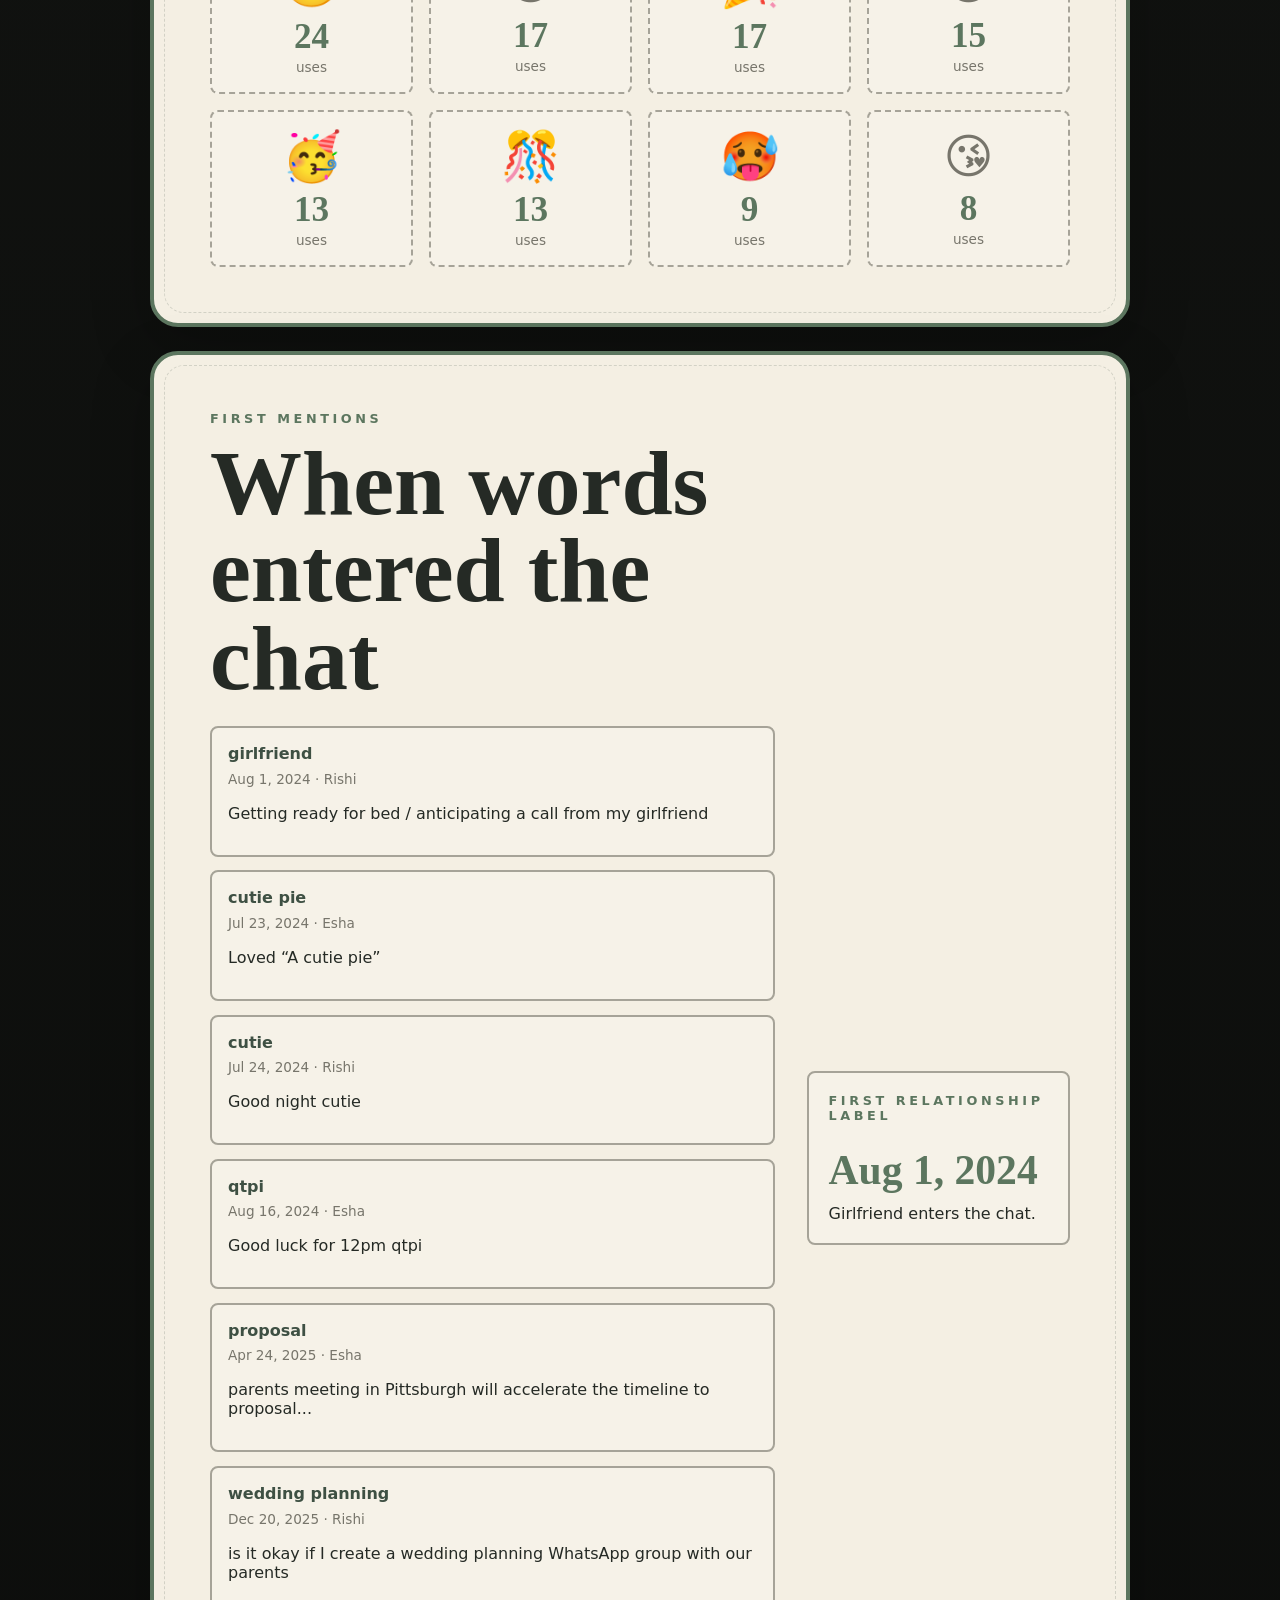
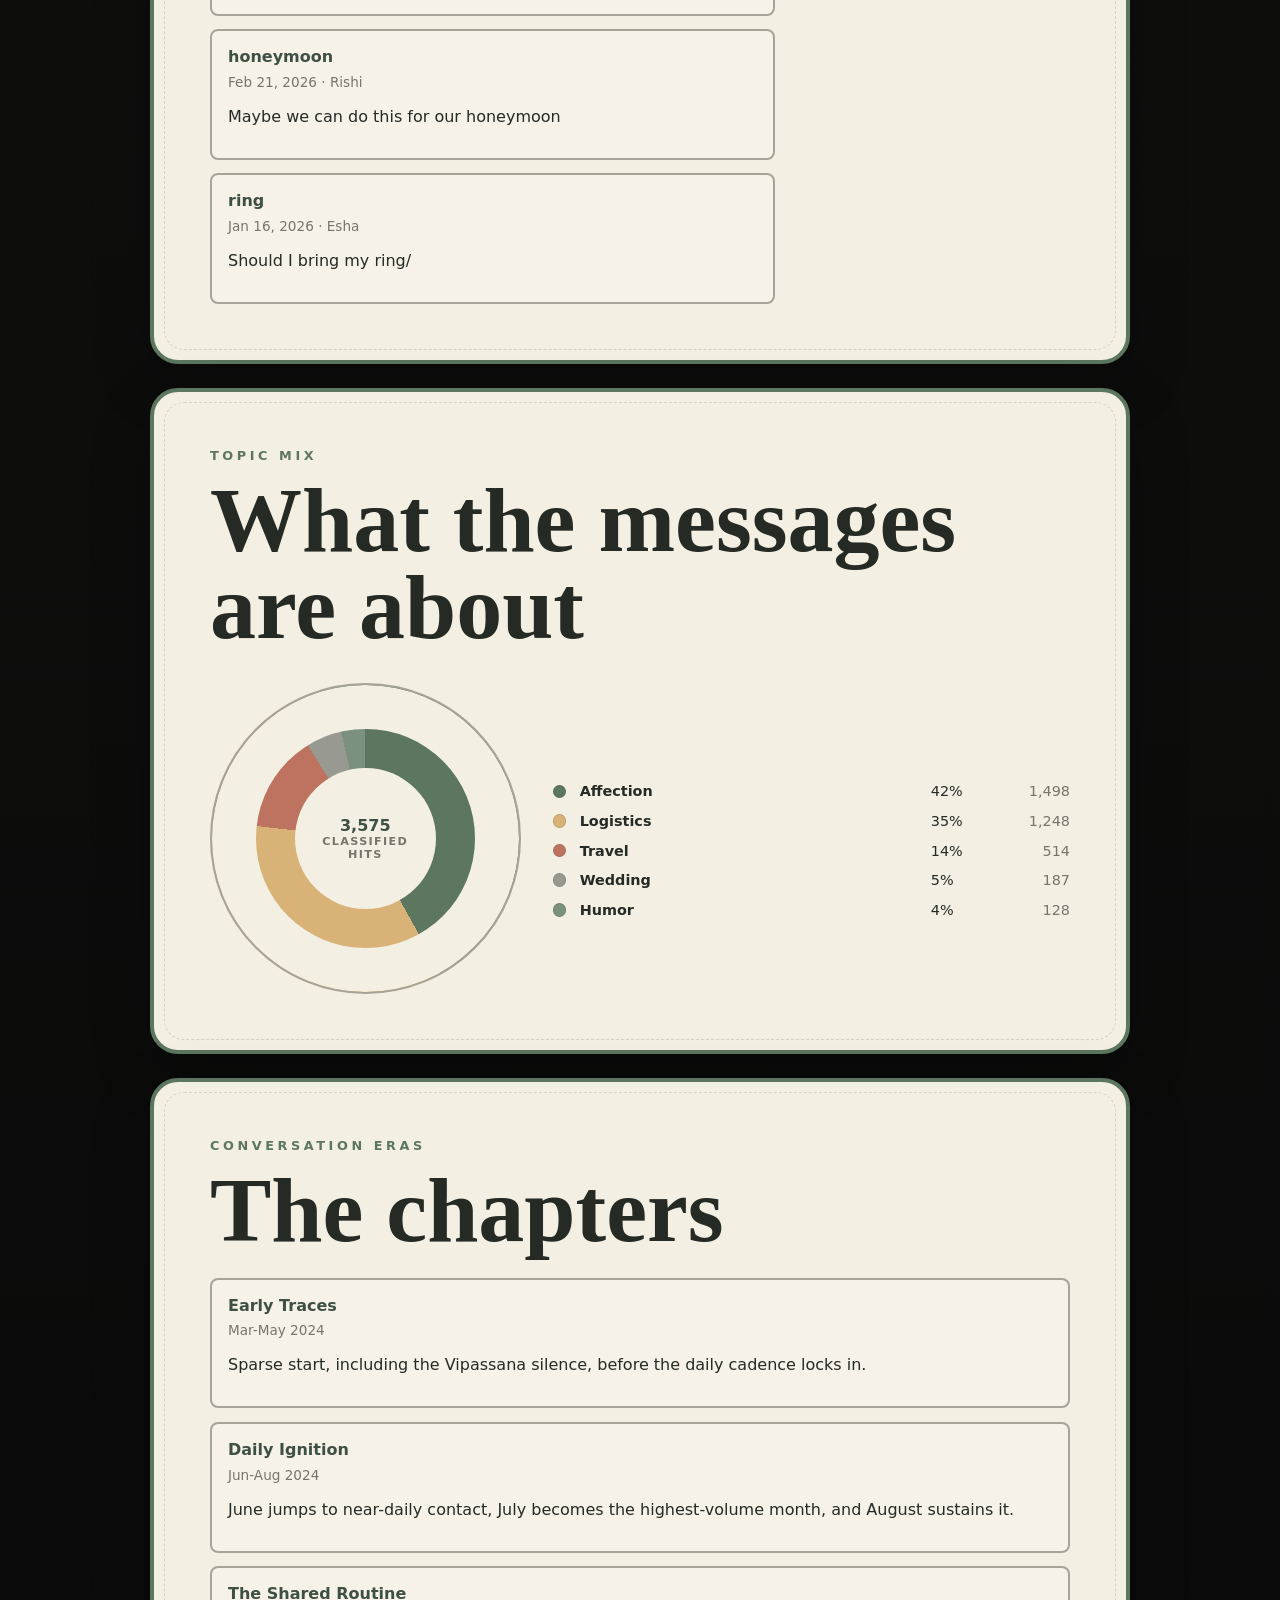
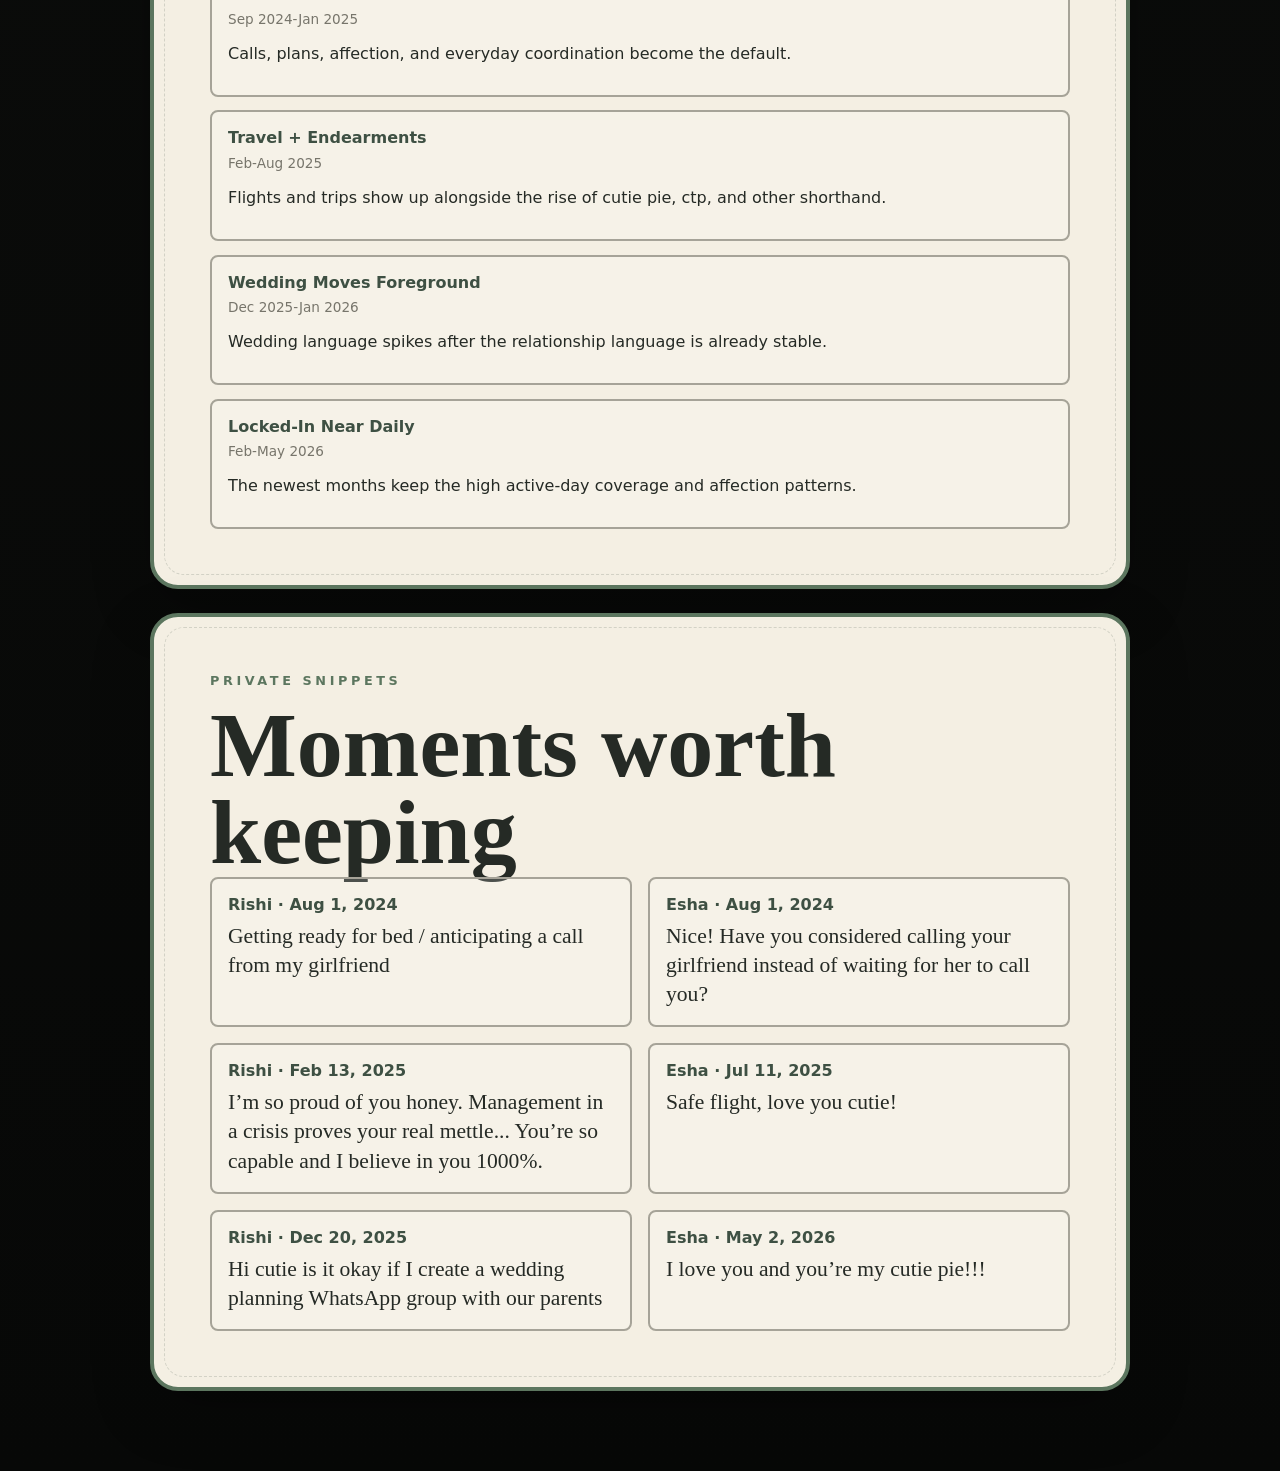
==== commit 8163eee1: "Add WhatsApp message breakdown" ====
--- a/site/index.html
+++ b/site/index.html
@@ -14,6 +14,7 @@
       </div>
       <nav>
         <a href="#rhythm">Rhythm</a>
+        <a href="./messages.html">Messages</a>
         <a href="#words">Words</a>
         <a href="#origins">Origins</a>
         <a href="#topicMix">Topics</a>
@@ -24,9 +25,9 @@
     <main>
       <section class="sheet hero">
         <p class="eyebrow">By the numbers</p>
-        <h2>90.2% of our days had a text.</h2>
+        <h2>91.8% of our days had a text.</h2>
         <p class="script">
-          Across 782 calendar days, we texted on 705 of them. The longest silence was not distance; it was Vipassana.
+          Across 782 calendar days, we texted on 718 of them across iMessage and WhatsApp. The longest silence was not distance; it was Vipassana.
         </p>
         <div class="stats-grid" id="statsGrid"></div>
       </section>
@@ -41,8 +42,14 @@
         <div class="note-card">
           <p class="eyebrow">Busiest chapter</p>
           <strong>July 2024</strong>
-          <span>1,456 messages · 31 active days</span>
+          <span>1,462 messages · 31 active days</span>
         </div>
+      </section>
+
+      <section class="sheet" id="messages">
+        <p class="eyebrow">Message breakdown</p>
+        <h2>Between us</h2>
+        <div class="breakdown-grid" id="messageBreakdown"></div>
       </section>
 
       <section class="sheet" id="heatmapSection">
@@ -57,7 +64,7 @@
         </div>
         <div class="selection-row">
           <div class="selection-card" id="heatSelection">Select a square</div>
-          <div class="selection-card accent">All time<br /><strong>18,988</strong></div>
+          <div class="selection-card accent">All time<br /><strong id="allTimeMessages">19,961</strong></div>
         </div>
       </section>
 
--- a/site/styles.css
+++ b/site/styles.css
@@ -131,7 +131,8 @@
 .emoji-card,
 .origin,
 .era,
-.snippet {
+.snippet,
+.breakdown-card {
   border: 2px solid var(--line);
   border-radius: 8px;
   background: rgba(255, 255, 255, 0.18);
@@ -329,7 +330,8 @@
 
 .terms-grid,
 .emoji-grid,
-.snippet-grid {
+.snippet-grid,
+.breakdown-grid {
   display: grid;
   grid-template-columns: repeat(4, 1fr);
   gap: 1rem;
@@ -339,7 +341,8 @@
 .emoji-card,
 .origin,
 .era,
-.snippet {
+.snippet,
+.breakdown-card {
   padding: 1rem;
 }
 
@@ -464,6 +467,76 @@
 
 .snippet-grid {
   grid-template-columns: repeat(2, 1fr);
+}
+
+.breakdown-grid {
+  grid-template-columns: repeat(3, 1fr);
+  margin-top: 2rem;
+}
+
+.breakdown-card {
+  display: grid;
+  align-content: start;
+  gap: 1rem;
+}
+
+.breakdown-card > strong {
+  color: var(--green-dark);
+  font-family: "Bradley Hand", "Segoe Print", cursive;
+  font-size: 2.1rem;
+  line-height: 1;
+}
+
+.breakdown-card > span,
+.breakdown-card p {
+  margin: 0;
+  color: var(--muted);
+  line-height: 1.45;
+}
+
+.breakdown-row {
+  display: grid;
+  grid-template-columns: minmax(0, 1fr) 3.5rem;
+  gap: 0.75rem;
+  align-items: center;
+}
+
+.breakdown-row b,
+.breakdown-row small {
+  display: block;
+}
+
+.breakdown-row small {
+  margin-top: 0.2rem;
+  color: var(--muted);
+  font-size: 0.78rem;
+}
+
+.breakdown-row em {
+  color: var(--green-dark);
+  font-style: normal;
+  font-weight: 800;
+  text-align: right;
+}
+
+.breakdown-row i {
+  grid-column: 1 / -1;
+  height: 0.7rem;
+  overflow: hidden;
+  border: 1px solid rgba(166, 163, 152, 0.55);
+  border-radius: 999px;
+  background: rgba(255, 255, 255, 0.35);
+}
+
+.breakdown-row i span {
+  display: block;
+  height: 100%;
+  background: var(--green);
+  border-radius: inherit;
+}
+
+.accent-card {
+  background: rgba(216, 178, 119, 0.18);
 }
 
 .snippet p {
@@ -488,7 +561,8 @@
   .stats-grid,
   .terms-grid,
   .emoji-grid,
-  .snippet-grid {
+  .snippet-grid,
+  .breakdown-grid {
     grid-template-columns: repeat(2, 1fr);
   }
 
@@ -505,7 +579,8 @@
   .stats-grid,
   .terms-grid,
   .emoji-grid,
-  .snippet-grid {
+  .snippet-grid,
+  .breakdown-grid {
     grid-template-columns: 1fr;
   }
 }
